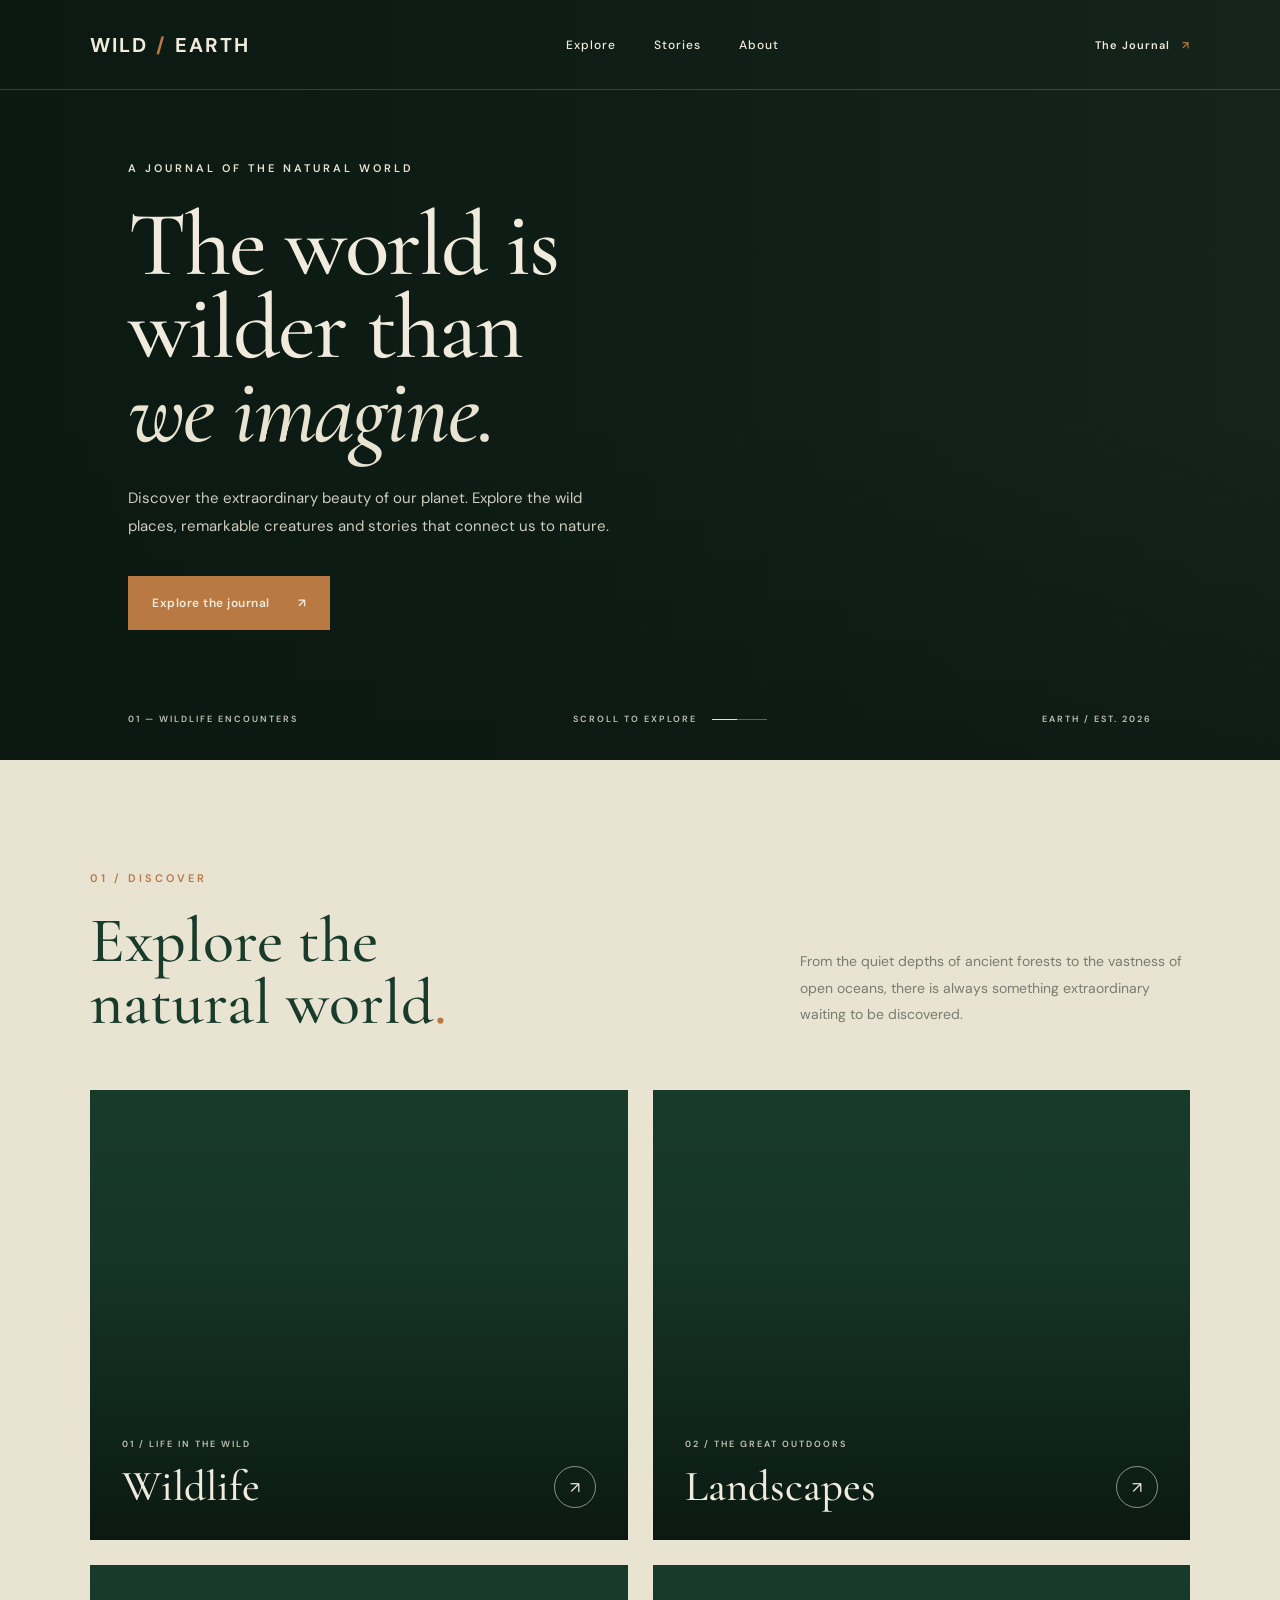
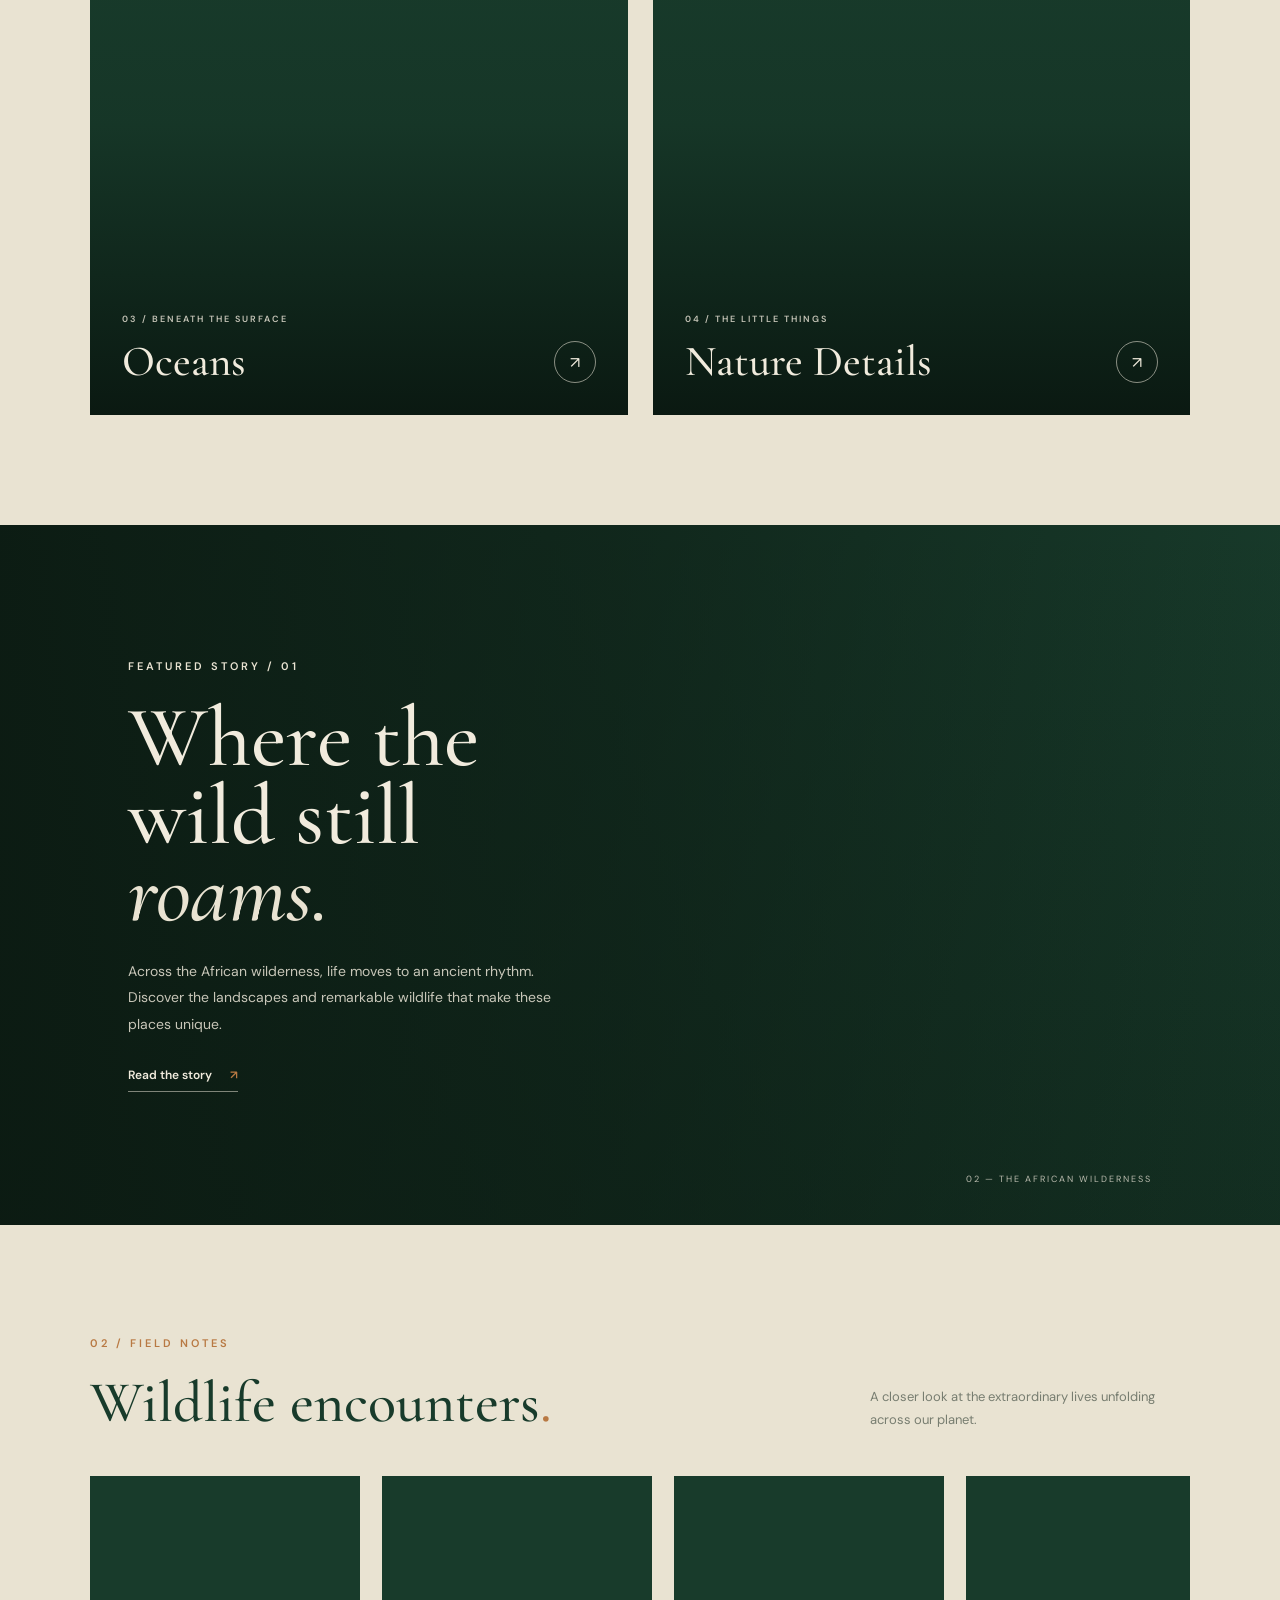
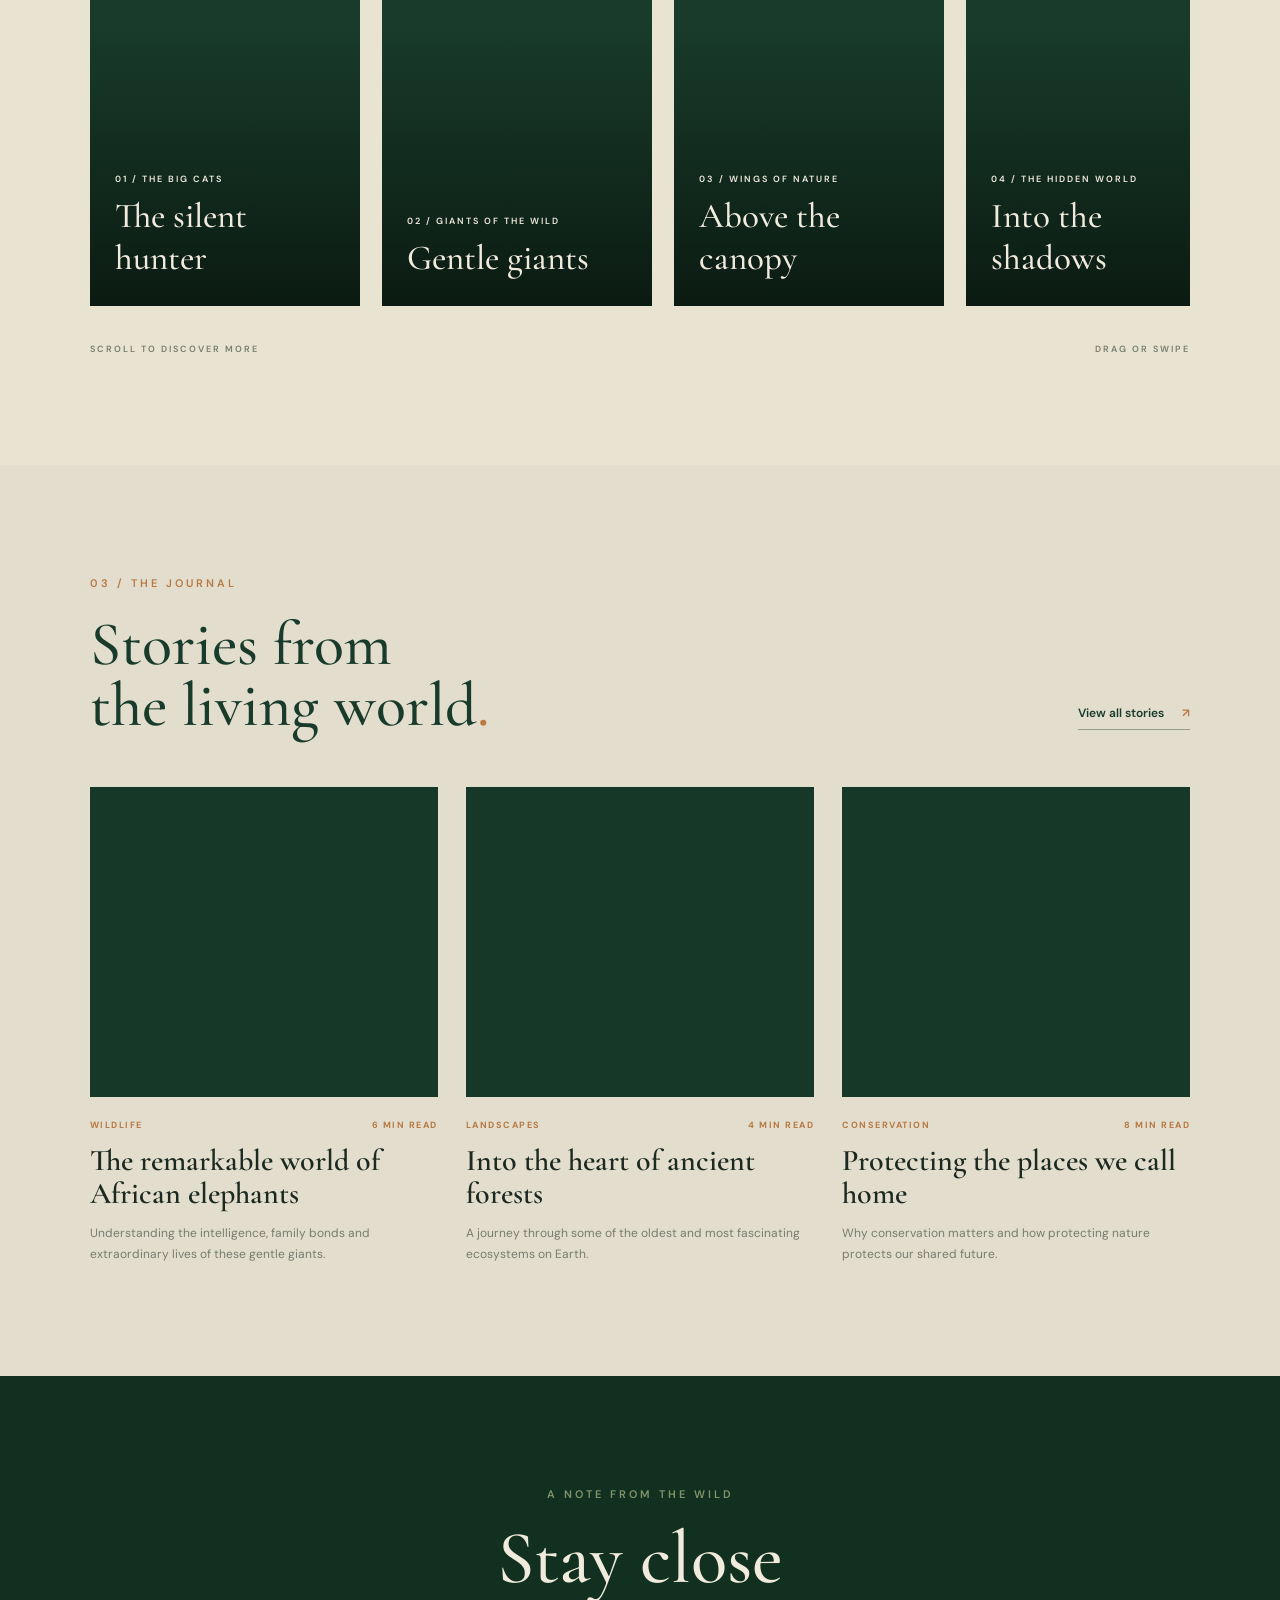
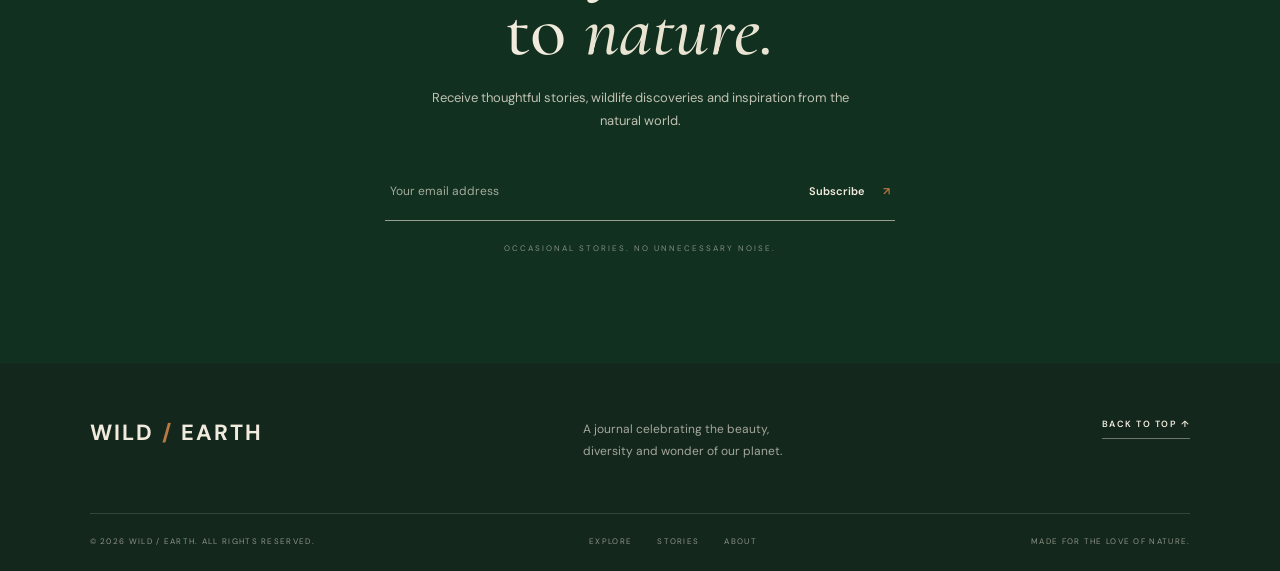
==== index.html @ d8369110 "Nature" ====
<!DOCTYPE html>
<html lang="en">
<head>
    <meta charset="UTF-8">
    <meta name="viewport" content="width=device-width, initial-scale=1.0">
    <meta name="description" content="WILD / EARTH is a journal exploring wildlife, landscapes, oceans and the natural world.">

    <title>WILD / EARTH — Explore the Natural World</title>

    <!-- Google Fonts -->
    <link rel="preconnect" href="https://fonts.googleapis.com">
    <link rel="preconnect" href="https://fonts.gstatic.com" crossorigin>

    <link href="https://fonts.googleapis.com/css2?family=Cormorant+Garamond:wght@400;500;600;700&family=DM+Sans:wght@400;500;600;700&display=swap" rel="stylesheet">

    <!-- Main stylesheet -->
    <link rel="stylesheet" href="style.css">
</head>

<body id="top">

    <!-- HEADER -->
    <header class="site-header">
        <a href="index.html" class="brand" aria-label="Wild Earth homepage">
            WILD <span>/</span> EARTH
        </a>

        <nav class="main-nav" aria-label="Main navigation">
            <a href="#discover" class="nav-link">Explore</a>
            <a href="#stories" class="nav-link">Stories</a>
            <a href="#about" class="nav-link">About</a>
        </nav>

        <a href="#journal" class="header-link">The Journal <span>↗</span></a>
    </header>


    <main>

        <!-- HERO SECTION -->
        <section class="hero">

            <div class="hero-background"></div>
            <div class="hero-overlay"></div>

            <div class="hero-content">

                <p class="eyebrow hero-eyebrow">
                    A JOURNAL OF THE NATURAL WORLD
                </p>

                <h1 class="hero-title">
                    The world is<br>
                    wilder than<br>
                    <span>we imagine.</span>
                </h1>

                <p class="hero-description">
                    Discover the extraordinary beauty of our planet.
                    Explore the wild places, remarkable creatures and
                    stories that connect us to nature.
                </p>

                <a href="#discover" class="primary-button">
                    <span>Explore the journal</span>
                    <span class="button-arrow">↗</span>
                </a>

            </div>

            <div class="hero-bottom">

                <p class="hero-caption">
                    01 — WILDLIFE ENCOUNTERS
                </p>

                <a href="#discover" class="scroll-indicator">
                    <span>SCROLL TO EXPLORE</span>
                    <span class="scroll-line"></span>
                </a>

                <p class="hero-location">
                    EARTH / EST. 2026
                </p>

            </div>

        </section>


        <!-- DISCOVER SECTION -->
        <section class="discover section-padding" id="discover">

            <div class="section-heading">

                <div>
                    <p class="eyebrow section-eyebrow">01 / DISCOVER</p>

                    <h2>
                        Explore the<br>
                        natural world<span>.</span>
                    </h2>
                </div>

                <p class="section-intro">
                    From the quiet depths of ancient forests to the
                    vastness of open oceans, there is always something
                    extraordinary waiting to be discovered.
                </p>

            </div>


            <div class="category-grid">

                <a href="wildlife.html" class="category-card wildlife-card">
                    <div class="category-image"></div>
                    <div class="category-overlay"></div>

                    <div class="category-content">
                        <p class="category-number">01 / LIFE IN THE WILD</p>
                        <h3>Wildlife</h3>
                        <span class="category-arrow">↗</span>
                    </div>
                </a>


                <a href="landscapes.html" class="category-card landscape-card">
                    <div class="category-image"></div>
                    <div class="category-overlay"></div>

                    <div class="category-content">
                        <p class="category-number">02 / THE GREAT OUTDOORS</p>
                        <h3>Landscapes</h3>
                        <span class="category-arrow">↗</span>
                    </div>
                </a>


                <a href="oceans.html" class="category-card ocean-card">
                    <div class="category-image"></div>
                    <div class="category-overlay"></div>

                    <div class="category-content">
                        <p class="category-number">03 / BENEATH THE SURFACE</p>
                        <h3>Oceans</h3>
                        <span class="category-arrow">↗</span>
                    </div>
                </a>


                <a href="details.html" class="category-card details-card">
                    <div class="category-image"></div>
                    <div class="category-overlay"></div>

                    <div class="category-content">
                        <p class="category-number">04 / THE LITTLE THINGS</p>
                        <h3>Nature Details</h3>
                        <span class="category-arrow">↗</span>
                    </div>
                </a>

            </div>

        </section>


        <!-- FEATURED STORY -->
        <section class="featured-story" id="about">

            <div class="featured-image">
                <div class="featured-image-overlay"></div>
            </div>

            <div class="featured-content">

                <p class="eyebrow">FEATURED STORY / 01</p>

                <h2>
                    Where the<br>
                    wild still<br>
                    <span>roams.</span>
                </h2>

                <p class="featured-description">
                    Across the African wilderness, life moves to an
                    ancient rhythm. Discover the landscapes and
                    remarkable wildlife that make these places unique.
                </p>

                <a href="stories.html" class="text-link">
                    Read the story <span>↗</span>
                </a>

            </div>

            <p class="featured-index">02 — THE AFRICAN WILDERNESS</p>

        </section>


        <!-- WILDLIFE GALLERY -->
        <section class="gallery-section section-padding" id="stories">

            <div class="gallery-heading">

                <div>
                    <p class="eyebrow section-eyebrow">02 / FIELD NOTES</p>
                    <h2>Wildlife encounters<span>.</span></h2>
                </div>

                <p>
                    A closer look at the extraordinary lives
                    unfolding across our planet.
                </p>

            </div>


            <div class="gallery-track">

                <article class="gallery-card gallery-card-large">
                    <div class="gallery-card-image gallery-lion"></div>

                    <div class="gallery-card-info">
                        <p>01 / THE BIG CATS</p>
                        <h3>The silent hunter</h3>
                    </div>
                </article>


                <article class="gallery-card">
                    <div class="gallery-card-image gallery-elephant"></div>

                    <div class="gallery-card-info">
                        <p>02 / GIANTS OF THE WILD</p>
                        <h3>Gentle giants</h3>
                    </div>
                </article>


                <article class="gallery-card">
                    <div class="gallery-card-image gallery-bird"></div>

                    <div class="gallery-card-info">
                        <p>03 / WINGS OF NATURE</p>
                        <h3>Above the canopy</h3>
                    </div>
                </article>


                <article class="gallery-card">
                    <div class="gallery-card-image gallery-leopard"></div>

                    <div class="gallery-card-info">
                        <p>04 / THE HIDDEN WORLD</p>
                        <h3>Into the shadows</h3>
                    </div>
                </article>

            </div>

            <div class="gallery-footer">
                <p>SCROLL TO DISCOVER MORE</p>
                <span>DRAG OR SWIPE</span>
            </div>

        </section>


        <!-- JOURNAL SECTION -->
        <section class="journal-section section-padding" id="journal">

            <div class="journal-heading">

                <div>
                    <p class="eyebrow section-eyebrow">03 / THE JOURNAL</p>
                    <h2>Stories from<br>the living world<span>.</span></h2>
                </div>

                <a href="stories.html" class="text-link">
                    View all stories <span>↗</span>
                </a>

            </div>


            <div class="journal-grid">

                <article class="journal-card">
                    <a href="story-one.html" class="journal-image journal-image-one">
                        <span class="journal-image-arrow">↗</span>
                    </a>

                    <div class="journal-meta">
                        <span>WILDLIFE</span>
                        <span>6 MIN READ</span>
                    </div>

                    <h3>
                        <a href="story-one.html">
                            The remarkable world of African elephants
                        </a>
                    </h3>

                    <p>
                        Understanding the intelligence, family bonds
                        and extraordinary lives of these gentle giants.
                    </p>
                </article>


                <article class="journal-card">
                    <a href="story-two.html" class="journal-image journal-image-two">
                        <span class="journal-image-arrow">↗</span>
                    </a>

                    <div class="journal-meta">
                        <span>LANDSCAPES</span>
                        <span>4 MIN READ</span>
                    </div>

                    <h3>
                        <a href="story-two.html">
                            Into the heart of ancient forests
                        </a>
                    </h3>

                    <p>
                        A journey through some of the oldest and
                        most fascinating ecosystems on Earth.
                    </p>
                </article>


                <article class="journal-card">
                    <a href="story-three.html" class="journal-image journal-image-three">
                        <span class="journal-image-arrow">↗</span>
                    </a>

                    <div class="journal-meta">
                        <span>CONSERVATION</span>
                        <span>8 MIN READ</span>
                    </div>

                    <h3>
                        <a href="story-three.html">
                            Protecting the places we call home
                        </a>
                    </h3>

                    <p>
                        Why conservation matters and how protecting
                        nature protects our shared future.
                    </p>
                </article>

            </div>

        </section>


        <!-- NEWSLETTER -->
        <section class="newsletter-section">

            <div class="newsletter-content">

                <p class="eyebrow">A NOTE FROM THE WILD</p>

                <h2>
                    Stay close<br>
                    to <span>nature.</span>
                </h2>

                <p>
                    Receive thoughtful stories, wildlife discoveries
                    and inspiration from the natural world.
                </p>

                <form class="newsletter-form">

                    <label for="email-address" class="visually-hidden">
                        Your email address
                    </label>

                    <input
                        type="email"
                        id="email-address"
                        placeholder="Your email address"
                        required
                    >

                    <button type="submit">
                        Subscribe <span>↗</span>
                    </button>

                </form>

                <p class="newsletter-note">
                    OCCASIONAL STORIES. NO UNNECESSARY NOISE.
                </p>

            </div>

        </section>

    </main>


    <!-- FOOTER -->
    <footer class="site-footer">

        <div class="footer-top">

            <a href="index.html" class="brand footer-brand">
                WILD <span>/</span> EARTH
            </a>

            <p>
                A journal celebrating the beauty,<br>
                diversity and wonder of our planet.
            </p>

            <a href="#top" class="back-to-top">
                BACK TO TOP ↑
            </a>

        </div>


        <div class="footer-bottom">

            <p>© 2026 WILD / EARTH. ALL RIGHTS RESERVED.</p>

            <div class="footer-links">
                <a href="#discover">EXPLORE</a>
                <a href="#stories">STORIES</a>
                <a href="#about">ABOUT</a>
            </div>

            <p>MADE FOR THE LOVE OF NATURE.</p>

        </div>

    </footer>

</body>
</html>
---- style.css ----
/* =========================================
   1. ROOT VARIABLES
========================================= */

:root {
    --forest-green: #183B2B;
    --moss-green: #315B42;
    --sage-green: #82936B;
    --warm-ivory: #E9E3D2;
    --burnt-ochre: #B87943;
    --dark-text: #1C2920;
    --light-text: #F1EBDD;
    --muted-text: #777D70;

    --heading-font: "Cormorant Garamond", serif;
    --body-font: "DM Sans", sans-serif;

    --container-width: 1280px;
}


/* =========================================
   2. RESET AND GLOBAL STYLES
========================================= */

* {
    margin: 0;
    padding: 0;
    box-sizing: border-box;
}

html {
    scroll-behavior: smooth;
    scroll-padding-top: 90px;
}

body {
    font-family: var(--body-font);
    background-color: var(--warm-ivory);
    color: var(--dark-text);
    overflow-x: hidden;
}

a {
    color: inherit;
    text-decoration: none;
}

button,
input {
    font: inherit;
}

button,
a {
    -webkit-tap-highlight-color: transparent;
}

button {
    cursor: pointer;
}

img {
    display: block;
    max-width: 100%;
}

::selection {
    background-color: var(--moss-green);
    color: var(--light-text);
}

.visually-hidden {
    position: absolute;
    width: 1px;
    height: 1px;
    padding: 0;
    margin: -1px;
    overflow: hidden;
    clip: rect(0, 0, 0, 0);
    white-space: nowrap;
    border: 0;
}

.section-padding {
    padding: 110px 7%;
}


/* =========================================
   3. SHARED TYPOGRAPHY
========================================= */

.eyebrow {
    font-family: var(--body-font);
    font-size: 11px;
    font-weight: 600;
    letter-spacing: 3px;
    line-height: 1.6;
}

.section-eyebrow {
    color: var(--burnt-ochre);
    margin-bottom: 22px;
}

.section-heading h2,
.gallery-heading h2,
.journal-heading h2 {
    font-family: var(--heading-font);
    font-size: 64px;
    font-weight: 500;
    line-height: 0.98;
    color: var(--forest-green);
}

.section-heading h2 span,
.gallery-heading h2 span,
.journal-heading h2 span {
    color: var(--burnt-ochre);
}


/* =========================================
   4. HEADER AND NAVIGATION
========================================= */

.site-header {
    position: absolute;
    top: 0;
    left: 0;
    z-index: 20;

    width: 100%;
    min-height: 90px;
    padding: 25px 7%;

    display: flex;
    align-items: center;
    justify-content: space-between;
    gap: 25px;

    color: var(--light-text);
    border-bottom: 1px solid rgba(241, 235, 221, 0.18);

    animation: headerReveal 1s ease both;
}

.brand {
    display: inline-flex;
    align-items: center;
    gap: 8px;

    font-size: 20px;
    font-weight: 700;
    letter-spacing: 2px;
    white-space: nowrap;
}

.brand span {
    color: var(--burnt-ochre);
}

.main-nav {
    display: flex;
    align-items: center;
    justify-content: center;
    gap: 38px;
}

.nav-link {
    position: relative;
    padding: 10px 0;

    font-size: 12px;
    font-weight: 500;
    letter-spacing: 1px;

    transition: color 0.3s ease;
}

.nav-link::after {
    content: "";

    position: absolute;
    left: 0;
    bottom: 3px;

    width: 0;
    height: 1px;

    background-color: var(--burnt-ochre);

    transition: width 0.35s ease;
}

.nav-link:hover {
    color: var(--warm-ivory);
}

.nav-link:hover::after {
    width: 100%;
}

.header-link {
    display: flex;
    align-items: center;
    gap: 12px;

    font-size: 11px;
    font-weight: 600;
    letter-spacing: 1px;

    transition: color 0.3s ease;
}

.header-link span {
    color: var(--burnt-ochre);
    transition: transform 0.3s ease;
}

.header-link:hover {
    color: var(--burnt-ochre);
}

.header-link:hover span {
    transform: translate(3px, -3px);
}


/* =========================================
   5. HERO SECTION
========================================= */

.hero {
    position: relative;
    isolation: isolate;

    min-height: 760px;
    padding: 160px 10% 130px;

    display: flex;
    align-items: center;

    overflow: hidden;
    color: var(--light-text);
    background-color: #15251C;
}

.hero-background {
    position: absolute;
    inset: 0;
    z-index: -2;

    background-image: url("https://images.unsplash.com/photo-1546182990-dffeafbe841d?auto=format&fit=crop&w=1400&q=80");
    background-position: center;
    background-size: cover;

    transform: scale(1.04);
    animation: heroImageZoom 22s ease-in-out infinite alternate;
}

.hero-overlay {
    position: absolute;
    inset: 0;
    z-index: -1;

    background:
        linear-gradient(
            90deg,
            rgba(10, 24, 17, 0.91) 0%,
            rgba(10, 24, 17, 0.65) 45%,
            rgba(10, 24, 17, 0.08) 100%
        ),
        linear-gradient(
            0deg,
            rgba(10, 24, 17, 0.65) 0%,
            transparent 45%
        );
}

.hero-content {
    position: relative;
    z-index: 2;

    width: 100%;
    max-width: 760px;
}

.hero-eyebrow {
    margin-bottom: 25px;
    color: var(--warm-ivory);

    opacity: 0;
    animation: fadeUp 1s 0.2s ease forwards;
}

.hero-title {
    font-family: var(--heading-font);
    font-size: 92px;
    font-weight: 500;
    line-height: 0.91;
    letter-spacing: -2px;

    opacity: 0;
    animation: fadeUp 1s 0.4s ease forwards;
}

.hero-title span {
    color: var(--warm-ivory);
    font-style: italic;
}

.hero-description {
    max-width: 490px;
    margin-top: 30px;

    color: rgba(241, 235, 221, 0.85);
    font-size: 15px;
    line-height: 1.9;

    opacity: 0;
    animation: fadeUp 1s 0.6s ease forwards;
}


/* =========================================
   6. PRIMARY BUTTON
========================================= */

.primary-button {
    width: fit-content;
    min-height: 54px;
    margin-top: 35px;
    padding: 0 24px;

    display: inline-flex;
    align-items: center;
    justify-content: center;
    gap: 28px;

    color: var(--light-text);
    background-color: var(--burnt-ochre);

    font-size: 12px;
    font-weight: 600;
    letter-spacing: 0.5px;

    overflow: hidden;
    transition:
        background-color 0.35s ease,
        transform 0.35s ease;

    opacity: 0;
    animation: fadeUp 1s 0.8s ease forwards;
}

.primary-button:hover {
    background-color: var(--moss-green);
    transform: translateY(-4px);
}

.button-arrow {
    display: inline-block;
    transition: transform 0.35s ease;
}

.primary-button:hover .button-arrow {
    transform: translate(4px, -4px);
}


/* =========================================
   7. HERO BOTTOM INFORMATION
========================================= */

.hero-bottom {
    position: absolute;
    left: 10%;
    right: 10%;
    bottom: 35px;
    z-index: 3;

    display: flex;
    align-items: center;
    justify-content: space-between;
    gap: 20px;

    color: rgba(241, 235, 221, 0.8);

    font-size: 9px;
    font-weight: 600;
    letter-spacing: 2px;

    animation: fadeIn 1.5s 1s ease both;
}

.scroll-indicator {
    display: flex;
    align-items: center;
    gap: 15px;
}

.scroll-line {
    position: relative;
    display: block;

    width: 55px;
    height: 1px;

    background-color: rgba(241, 235, 221, 0.35);
    overflow: hidden;
}

.scroll-line::after {
    content: "";

    position: absolute;
    left: 0;
    top: 0;

    width: 25px;
    height: 1px;

    background-color: var(--warm-ivory);

    animation: scrollLine 1.8s ease-in-out infinite;
}


/* =========================================
   8. DISCOVER SECTION
========================================= */

.discover {
    max-width: 1600px;
    margin: 0 auto;
}

.section-heading {
    margin-bottom: 55px;

    display: flex;
    align-items: flex-end;
    justify-content: space-between;
    gap: 50px;
}

.section-heading h2 {
    max-width: 600px;
}

.section-intro {
    max-width: 390px;
    padding-bottom: 7px;

    color: var(--muted-text);
    font-size: 14px;
    line-height: 1.9;
}


/* =========================================
   9. CATEGORY IMAGE CARDS
========================================= */

.category-grid {
    display: grid;
    grid-template-columns: repeat(2, minmax(0, 1fr));
    gap: 25px;
}

.category-card {
    position: relative;
    isolation: isolate;

    min-width: 0;
    height: 450px;

    display: flex;
    align-items: flex-end;

    overflow: hidden;
    color: var(--light-text);
    background-color: var(--forest-green);
}

.category-image {
    position: absolute;
    inset: 0;
    z-index: -2;

    background-size: cover;
    background-position: center;

    transition: transform 0.9s cubic-bezier(0.2, 0.7, 0.2, 1);
}

.wildlife-card .category-image {
    background-image: url("https://images.unsplash.com/photo-1546182990-dffeafbe841d?auto=format&fit=crop&w=1200&q=80");
}

.landscape-card .category-image {
    background-image: url("https://images.unsplash.com/photo-1473448912268-2022ce9509d8?auto=format&fit=crop&w=1200&q=80");
}

.ocean-card .category-image {
    background-image: url("https://images.unsplash.com/photo-1500375592092-40eb2168fd21?auto=format&fit=crop&w=1200&q=80");
}

.details-card .category-image {
    background-image: url("https://images.unsplash.com/photo-1470509037663-253afd7f0f51?auto=format&fit=crop&w=1200&q=80");
}

.category-overlay {
    position: absolute;
    inset: 0;
    z-index: -1;

    background: linear-gradient(
        0deg,
        rgba(8, 19, 13, 0.85) 0%,
        rgba(8, 19, 13, 0.12) 65%,
        rgba(8, 19, 13, 0.02) 100%
    );

    transition: background-color 0.5s ease;
}

.category-card:hover .category-image {
    transform: scale(1.09);
}

.category-card:hover .category-overlay {
    background-color: rgba(8, 19, 13, 0.15);
}

.category-content {
    width: 100%;
    padding: 32px;

    display: grid;
    grid-template-columns: 1fr auto;
    align-items: end;
    gap: 8px;
}

.category-number {
    grid-column: 1 / -1;

    margin-bottom: 7px;

    color: rgba(241, 235, 221, 0.8);
    font-size: 9px;
    font-weight: 600;
    letter-spacing: 2px;
}

.category-content h3 {
    font-family: var(--heading-font);
    font-size: 43px;
    font-weight: 500;
    line-height: 1;
}

.category-arrow {
    width: 42px;
    height: 42px;

    display: flex;
    align-items: center;
    justify-content: center;

    border: 1px solid rgba(241, 235, 221, 0.55);
    border-radius: 50%;

    transition:
        color 0.35s ease,
        background-color 0.35s ease,
        border-color 0.35s ease,
        transform 0.35s ease;
}

.category-card:hover .category-arrow {
    color: var(--dark-text);
    background-color: var(--warm-ivory);
    border-color: var(--warm-ivory);
    transform: rotate(45deg);
}


/* =========================================
   10. FEATURED STORY
========================================= */

.featured-story {
    position: relative;
    isolation: isolate;

    min-height: 700px;
    padding: 100px 10%;

    display: flex;
    align-items: center;

    overflow: hidden;
    color: var(--light-text);
    background-color: var(--forest-green);
}

.featured-image {
    position: absolute;
    inset: 0;
    z-index: -2;

    background-image: url("https://images.unsplash.com/photo-1547036967-23d11aacaee0?auto=format&fit=crop&w=1600&q=80");
    background-size: cover;
    background-position: center;
    transition: transform 1.2s ease;
}

.featured-story:hover .featured-image {
    transform: scale(1.035);
}

.featured-image-overlay {
    position: absolute;
    inset: 0;

    background:
        linear-gradient(
            90deg,
            rgba(11, 25, 17, 0.91) 0%,
            rgba(11, 25, 17, 0.58) 48%,
            rgba(11, 25, 17, 0.05) 100%
        ),
        linear-gradient(
            0deg,
            rgba(11, 25, 17, 0.35),
            transparent
        );
}

.featured-content {
    max-width: 600px;
}

.featured-content .eyebrow {
    margin-bottom: 25px;
    color: var(--warm-ivory);
}

.featured-content h2 {
    font-family: var(--heading-font);
    font-size: 86px;
    font-weight: 500;
    line-height: 0.9;
}

.featured-content h2 span {
    color: var(--warm-ivory);
    font-style: italic;
}

.featured-description {
    max-width: 440px;
    margin-top: 25px;

    color: rgba(241, 235, 221, 0.82);
    font-size: 14px;
    line-height: 1.9;
}

.text-link {
    width: fit-content;
    margin-top: 30px;
    padding-bottom: 8px;

    display: inline-flex;
    align-items: center;
    gap: 18px;

    color: var(--light-text);
    border-bottom: 1px solid rgba(241, 235, 221, 0.5);

    font-size: 12px;
    font-weight: 600;

    transition:
        color 0.3s ease,
        border-color 0.3s ease;
}

.text-link span {
    color: var(--burnt-ochre);
    transition: transform 0.3s ease;
}

.text-link:hover {
    color: var(--warm-ivory);
    border-color: var(--burnt-ochre);
}

.text-link:hover span {
    transform: translate(4px, -4px);
}

.featured-index {
    position: absolute;
    right: 10%;
    bottom: 40px;

    color: rgba(241, 235, 221, 0.75);
    font-size: 9px;
    letter-spacing: 2px;
}


/* =========================================
   11. HORIZONTAL GALLERY
========================================= */

.gallery-section {
    overflow: hidden;
}

.gallery-heading {
    margin-bottom: 45px;

    display: flex;
    align-items: flex-end;
    justify-content: space-between;
    gap: 40px;
}

.gallery-heading h2 {
    font-size: 58px;
}

.gallery-heading > p {
    max-width: 320px;
    color: var(--muted-text);
    font-size: 13px;
    line-height: 1.8;
}

.gallery-track {
    display: grid;
    grid-auto-columns: minmax(270px, 34%);
    grid-auto-flow: column;
    gap: 22px;

    overflow-x: auto;
    overflow-y: hidden;

    padding-bottom: 22px;

    scroll-snap-type: x mandatory;
    scroll-behavior: smooth;
    overscroll-behavior-x: contain;

    scrollbar-width: thin;
    scrollbar-color: var(--sage-green) transparent;
}

.gallery-track::-webkit-scrollbar {
    height: 4px;
}

.gallery-track::-webkit-scrollbar-track {
    background-color: rgba(24, 59, 43, 0.12);
}

.gallery-track::-webkit-scrollbar-thumb {
    background-color: var(--sage-green);
}

.gallery-card {
    position: relative;
    min-width: 0;
    height: 430px;

    overflow: hidden;
    background-color: var(--forest-green);

    scroll-snap-align: start;
}

.gallery-card-large {
    grid-column: span 1;
}

.gallery-card-image {
    position: absolute;
    inset: 0;

    background-size: cover;
    background-position: center;

    transition: transform 0.9s ease;
}

.gallery-lion {
    background-image: url("https://images.unsplash.com/photo-1546182990-dffeafbe841d?auto=format&fit=crop&w=1000&q=80");
}

.gallery-elephant {
    background-image: url("https://images.unsplash.com/photo-1557050543-4d5f4e07ef46?auto=format&fit=crop&w=1000&q=80");
}

.gallery-bird {
    background-image: url("https://images.unsplash.com/photo-1520637836862-4d197d17c90a?auto=format&fit=crop&w=1000&q=80");
}

.gallery-leopard {
    background-image: url("https://images.unsplash.com/photo-1535941339077-2dd1c7963098?auto=format&fit=crop&w=1000&q=80");
}

.gallery-card::after {
    content: "";

    position: absolute;
    inset: 0;

    background: linear-gradient(
        0deg,
        rgba(9, 21, 14, 0.85) 0%,
        transparent 65%
    );

    pointer-events: none;
}

.gallery-card:hover .gallery-card-image {
    transform: scale(1.08);
}

.gallery-card-info {
    position: absolute;
    left: 25px;
    right: 25px;
    bottom: 27px;
    z-index: 2;

    color: var(--light-text);
}

.gallery-card-info p {
    margin-bottom: 10px;

    font-size: 9px;
    font-weight: 600;
    letter-spacing: 2px;
}

.gallery-card-info h3 {
    font-family: var(--heading-font);
    font-size: 35px;
    font-weight: 500;
}

.gallery-footer {
    margin-top: 15px;

    display: flex;
    align-items: center;
    justify-content: space-between;
    gap: 20px;

    color: var(--muted-text);
    font-size: 9px;
    font-weight: 600;
    letter-spacing: 2px;
}


/* =========================================
   12. JOURNAL SECTION
========================================= */

.journal-section {
    background-color: #E2DDCC;
}

.journal-heading {
    margin-bottom: 50px;

    display: flex;
    align-items: flex-end;
    justify-content: space-between;
    gap: 30px;
}

.journal-heading h2 {
    font-size: 62px;
}

.journal-heading .text-link {
    margin-bottom: 7px;
    color: var(--forest-green);
    border-color: rgba(24, 59, 43, 0.4);
}

.journal-heading .text-link:hover {
    color: var(--moss-green);
}

.journal-grid {
    display: grid;
    grid-template-columns: repeat(3, minmax(0, 1fr));
    gap: 28px;
}

.journal-card {
    min-width: 0;
}

.journal-image {
    position: relative;

    width: 100%;
    height: 310px;

    display: block;
    overflow: hidden;

    background-color: var(--forest-green);
    background-size: cover;
    background-position: center;
}

.journal-image::before {
    content: "";

    position: absolute;
    inset: 0;

    background-color: rgba(12, 27, 18, 0.08);
    transition: background-color 0.4s ease;
}

.journal-image-one {
    background-image: url("https://images.unsplash.com/photo-1557050543-4d5f4e07ef46?auto=format&fit=crop&w=1000&q=80");
}

.journal-image-two {
    background-image: url("https://images.unsplash.com/photo-1441974231531-c6227db76b6e?auto=format&fit=crop&w=1000&q=80");
}

.journal-image-three {
    background-image: url("https://images.unsplash.com/photo-1473448912268-2022ce9509d8?auto=format&fit=crop&w=1000&q=80");
}

.journal-image-arrow {
    position: absolute;
    top: 18px;
    right: 18px;
    z-index: 2;

    width: 42px;
    height: 42px;

    display: flex;
    align-items: center;
    justify-content: center;

    color: var(--dark-text);
    background-color: var(--warm-ivory);
    border-radius: 50%;

    opacity: 0;
    transform: translate(-8px, 8px);

    transition:
        opacity 0.35s ease,
        transform 0.35s ease;
}

.journal-card:hover .journal-image::before {
    background-color: rgba(12, 27, 18, 0.2);
}

.journal-card:hover .journal-image-arrow {
    opacity: 1;
    transform: translate(0, 0);
}

.journal-meta {
    margin-top: 22px;
    margin-bottom: 13px;

    display: flex;
    justify-content: space-between;
    gap: 10px;

    color: var(--burnt-ochre);
    font-size: 9px;
    font-weight: 700;
    letter-spacing: 1.5px;
}

.journal-card h3 {
    max-width: 360px;

    font-family: var(--heading-font);
    font-size: 30px;
    font-weight: 600;
    line-height: 1.1;
}

.journal-card h3 a {
    transition: color 0.3s ease;
}

.journal-card h3 a:hover {
    color: var(--burnt-ochre);
}

.journal-card > p {
    margin-top: 13px;

    color: var(--muted-text);
    font-size: 12px;
    line-height: 1.8;
}


/* =========================================
   13. NEWSLETTER SECTION
========================================= */

.newsletter-section {
    position: relative;
    isolation: isolate;

    padding: 110px 7%;

    display: flex;
    align-items: center;
    justify-content: center;

    overflow: hidden;
    text-align: center;
    color: var(--light-text);

    background-color: var(--forest-green);
}

.newsletter-section::before {
    content: "";

    position: absolute;
    inset: 0;
    z-index: -1;

    background-image:
        linear-gradient(
            rgba(17, 47, 31, 0.91),
            rgba(17, 47, 31, 0.91)
        ),
        url("https://images.unsplash.com/photo-1473448912268-2022ce9509d8?auto=format&fit=crop&w=1400&q=80");

    background-position: center;
    background-size: cover;
}

.newsletter-content {
    width: 100%;
    max-width: 650px;
}

.newsletter-content .eyebrow {
    margin-bottom: 20px;
    color: var(--sage-green);
}

.newsletter-content h2 {
    font-family: var(--heading-font);
    font-size: 75px;
    font-weight: 500;
    line-height: 0.95;
}

.newsletter-content h2 span {
    color: var(--warm-ivory);
    font-style: italic;
}

.newsletter-content > p:not(.eyebrow):not(.newsletter-note) {
    max-width: 430px;
    margin: 20px auto 30px;

    color: rgba(241, 235, 221, 0.78);
    font-size: 13px;
    line-height: 1.8;
}

.newsletter-form {
    width: 100%;
    max-width: 510px;
    min-height: 58px;
    margin: 0 auto;

    display: flex;

    border-bottom: 1px solid rgba(241, 235, 221, 0.6);
}

.newsletter-form input {
    flex: 1;
    width: 100%;
    min-width: 0;

    padding: 15px 5px;

    color: var(--light-text);
    background: transparent;
    border: none;
    outline: none;

    font-size: 12px;
}

.newsletter-form input::placeholder {
    color: rgba(241, 235, 221, 0.65);
}

.newsletter-form input:focus {
    border-bottom: 1px solid var(--burnt-ochre);
}

.newsletter-form button {
    padding: 12px 5px 12px 20px;

    display: flex;
    align-items: center;
    gap: 18px;

    color: var(--light-text);
    background: transparent;
    border: none;

    font-size: 11px;
    font-weight: 600;

    transition: color 0.3s ease;
}

.newsletter-form button span {
    color: var(--burnt-ochre);
    transition: transform 0.3s ease;
}

.newsletter-form button:hover {
    color: var(--burnt-ochre);
}

.newsletter-form button:hover span {
    transform: translate(4px, -4px);
}

.newsletter-note {
    margin-top: 22px;

    color: rgba(241, 235, 221, 0.5);
    font-size: 8px;
    letter-spacing: 2px;
}


/* =========================================
   14. FOOTER
========================================= */

.site-footer {
    padding: 55px 7% 25px;

    color: var(--light-text);
    background-color: #14271D;
}

.footer-top {
    padding-bottom: 50px;

    display: flex;
    align-items: flex-start;
    justify-content: space-between;
    gap: 30px;
}

.footer-brand {
    font-size: 22px;
}

.footer-top > p {
    color: rgba(241, 235, 221, 0.65);
    font-size: 12px;
    line-height: 1.9;
}

.back-to-top {
    padding-bottom: 8px;

    border-bottom: 1px solid rgba(241, 235, 221, 0.4);

    font-size: 9px;
    font-weight: 600;
    letter-spacing: 1.5px;

    transition: color 0.3s ease;
}

.back-to-top:hover {
    color: var(--burnt-ochre);
}

.footer-bottom {
    padding-top: 22px;

    display: flex;
    align-items: center;
    justify-content: space-between;
    gap: 25px;

    border-top: 1px solid rgba(241, 235, 221, 0.15);

    color: rgba(241, 235, 221, 0.55);
    font-size: 8px;
    letter-spacing: 1.3px;
}

.footer-links {
    display: flex;
    align-items: center;
    gap: 25px;
}

.footer-links a {
    transition: color 0.3s ease;
}

.footer-links a:hover {
    color: var(--warm-ivory);
}


/* =========================================
   15. ANIMATIONS
========================================= */

@keyframes fadeUp {
    from {
        opacity: 0;
        transform: translateY(28px);
    }

    to {
        opacity: 1;
        transform: translateY(0);
    }
}

@keyframes fadeIn {
    from {
        opacity: 0;
    }

    to {
        opacity: 1;
    }
}

@keyframes headerReveal {
    from {
        opacity: 0;
        transform: translateY(-15px);
    }

    to {
        opacity: 1;
        transform: translateY(0);
    }
}

@keyframes heroImageZoom {
    from {
        transform: scale(1.04);
    }

    to {
        transform: scale(1.13);
    }
}

@keyframes scrollLine {
    0% {
        transform: translateX(-30px);
    }

    100% {
        transform: translateX(60px);
    }
}


/* =========================================
   16. TABLET RESPONSIVENESS
========================================= */

@media (max-width: 1000px) {

    .site-header {
        padding: 23px 5%;
    }

    .main-nav {
        gap: 22px;
    }

    .hero {
        min-height: 700px;
        padding-right: 7%;
        padding-left: 7%;
    }

    .hero-title {
        font-size: 78px;
    }

    .hero-bottom {
        left: 7%;
        right: 7%;
    }

    .section-padding {
        padding: 90px 5%;
    }

    .section-heading h2 {
        font-size: 56px;
    }

    .category-card {
        height: 380px;
    }

    .featured-story {
        min-height: 650px;
        padding: 90px 7%;
    }

    .featured-content h2 {
        font-size: 76px;
    }

    .gallery-heading h2 {
        font-size: 50px;
    }

    .gallery-track {
        grid-auto-columns: minmax(250px, 43%);
    }

    .journal-grid {
        gap: 20px;
    }

    .journal-image {
        height: 260px;
    }

    .journal-card h3 {
        font-size: 27px;
    }

    .footer-bottom {
        flex-wrap: wrap;
    }
}


/* =========================================
   17. SMALL TABLET AND LARGE MOBILE
========================================= */

@media (max-width: 700px) {

    .site-header {
        min-height: 75px;
        padding: 18px 6% 15px;

        flex-wrap: wrap;
        row-gap: 12px;
    }

    .brand {
        font-size: 17px;
    }

    .main-nav {
        order: 3;

        width: 100%;
        justify-content: flex-start;
        gap: 25px;
    }

    .nav-link {
        font-size: 10px;
    }

    .header-link {
        font-size: 9px;
    }


    /* Hero */

    .hero {
        min-height: 720px;
        padding: 170px 7% 130px;
    }

    .hero-background {
        background-position: 60% center;
    }

    .hero-overlay {
        background:
            linear-gradient(
                90deg,
                rgba(10, 24, 17, 0.86),
                rgba(10, 24, 17, 0.3)
            ),
            linear-gradient(
                0deg,
                rgba(10, 24, 17, 0.65),
                transparent 60%
            );
    }

    .hero-eyebrow {
        font-size: 9px;
        letter-spacing: 2px;
    }

    .hero-title {
        font-size: 61px;
        letter-spacing: -1px;
    }

    .hero-description {
        max-width: 400px;
        font-size: 13px;
        line-height: 1.8;
    }

    .hero-bottom {
        left: 7%;
        right: 7%;
        bottom: 25px;

        flex-wrap: wrap;
        gap: 15px;
    }

    .hero-location {
        display: none;
    }

    .hero-caption,
    .scroll-indicator {
        font-size: 8px;
    }


    /* Discover */

    .section-padding {
        padding: 75px 6%;
    }

    .section-heading {
        align-items: flex-start;
        flex-direction: column;
        gap: 22px;
        margin-bottom: 35px;
    }

    .section-heading h2 {
        font-size: 51px;
    }

    .section-intro {
        max-width: 480px;
        font-size: 13px;
    }

    .category-grid {
        grid-template-columns: 1fr;
        gap: 18px;
    }

    .category-card {
        height: 390px;
    }

    .category-content {
        padding: 25px;
    }

    .category-content h3 {
        font-size: 39px;
    }


    /* Featured story */

    .featured-story {
        min-height: 620px;
        padding: 80px 7%;
    }

    .featured-content h2 {
        font-size: 70px;
    }

    .featured-description {
        font-size: 13px;
    }

    .featured-index {
        right: 7%;
        bottom: 25px;
        font-size: 8px;
    }


    /* Gallery */

    .gallery-heading {
        align-items: flex-start;
        flex-direction: column;
        gap: 18px;
    }

    .gallery-heading h2 {
        font-size: 49px;
    }

    .gallery-heading > p {
        font-size: 12px;
    }

    .gallery-track {
        grid-auto-columns: 78%;
        gap: 15px;
    }

    .gallery-card {
        height: 390px;
    }


    /* Journal */

    .journal-heading {
        align-items: flex-start;
        flex-direction: column;
        gap: 15px;
    }

    .journal-heading h2 {
        font-size: 51px;
    }

    .journal-grid {
        grid-template-columns: 1fr;
        gap: 40px;
    }

    .journal-image {
        height: 340px;
    }

    .journal-card h3 {
        font-size: 31px;
    }

    .journal-card > p {
        max-width: 500px;
    }


    /* Newsletter */

    .newsletter-section {
        padding: 85px 7%;
    }

    .newsletter-content h2 {
        font-size: 65px;
    }


    /* Footer */

    .site-footer {
        padding: 45px 6% 25px;
    }

    .footer-top {
        flex-wrap: wrap;
        gap: 25px;
    }

    .footer-top > p {
        width: 100%;
        order: 3;
    }

    .footer-bottom {
        align-items: flex-start;
        flex-direction: column;
        gap: 20px;
    }

    .footer-links {
        flex-wrap: wrap;
    }
}


/* =========================================
   18. SMALL MOBILE
========================================= */

@media (max-width: 400px) {

    .site-header {
        padding-right: 5%;
        padding-left: 5%;
    }

    .main-nav {
        gap: 18px;
    }

    .hero {
        min-height: 680px;
        padding-right: 6%;
        padding-left: 6%;
    }

    .hero-title {
        font-size: 51px;
    }

    .hero-description {
        font-size: 12px;
    }

    .hero-bottom {
        left: 6%;
        right: 6%;
    }

    .hero-caption,
    .scroll-indicator {
        font-size: 7px;
        letter-spacing: 1px;
    }

    .section-heading h2,
    .gallery-heading h2,
    .journal-heading h2 {
        font-size: 43px;
    }

    .category-card {
        height: 330px;
    }

    .category-content h3 {
        font-size: 34px;
    }

    .featured-content h2 {
        font-size: 61px;
    }

    .gallery-track {
        grid-auto-columns: 88%;
    }

    .gallery-card {
        height: 340px;
    }

    .journal-image {
        height: 280px;
    }

    .newsletter-content h2 {
        font-size: 57px;
    }

    .newsletter-form button {
        gap: 8px;
        padding-left: 10px;
        font-size: 10px;
    }
}


/* =========================================
   19. SUBPAGE STYLES
========================================= */

.page-header {
    position: relative;
    background-color: rgba(14, 29, 21, 0.9);
    backdrop-filter: blur(12px);
}

.story-page .site-header {
    position: sticky;
    top: 0;
}

.page-main {
    background: #f5f0e6;
}

.page-hero {
    position: relative;
    min-height: 500px;
    padding: 140px 7% 60px;
    display: flex;
    align-items: flex-end;
    overflow: hidden;
    color: var(--light-text);
}

.page-hero::before {
    content: "";
    position: absolute;
    inset: 0;
    background: linear-gradient(90deg, rgba(10, 24, 17, 0.82), rgba(10, 24, 17, 0.35));
}

.page-hero-copy {
    position: relative;
    z-index: 1;
    max-width: 680px;
}

.page-hero-copy h1 {
    font-family: var(--heading-font);
    font-size: clamp(60px, 7vw, 96px);
    line-height: 0.9;
    font-weight: 500;
    letter-spacing: -2px;
}

.page-hero-copy p {
    margin-top: 20px;
    max-width: 500px;
    font-size: 14px;
    line-height: 1.9;
    color: rgba(241, 235, 221, 0.82);
}

.hero-wildlife {
    background-image: url("https://images.unsplash.com/photo-1546182990-dffeafbe841d?auto=format&fit=crop&w=1600&q=80");
    background-position: center;
    background-size: cover;
}

.hero-landscapes {
    background-image: url("https://images.unsplash.com/photo-1473448912268-2022ce9509d8?auto=format&fit=crop&w=1600&q=80");
    background-position: center;
    background-size: cover;
}

.hero-oceans {
    background-image: url("https://images.unsplash.com/photo-1500375592092-40eb2168fd21?auto=format&fit=crop&w=1600&q=80");
    background-position: center;
    background-size: cover;
}

.hero-details {
    background-image: url("https://images.unsplash.com/photo-1470509037663-253afd7f0f51?auto=format&fit=crop&w=1600&q=80");
    background-position: center;
    background-size: cover;
}

.hero-stories {
    background-image: url("https://images.unsplash.com/photo-1500530855697-b586d89ba3ee?auto=format&fit=crop&w=1600&q=80");
    background-position: center;
    background-size: cover;
}

.page-intro,
.story-grid,
.story-detail {
    padding: 80px 7% 0;
}

.page-intro {
    display: grid;
    grid-template-columns: 1.1fr 0.9fr;
    gap: 40px;
    align-items: end;
}

.page-intro h2,
.story-detail h2 {
    font-family: var(--heading-font);
    font-size: clamp(42px, 5vw, 64px);
    line-height: 0.95;
    color: var(--forest-green);
}

.page-intro p,
.story-detail p,
.story-card p {
    color: var(--muted-text);
    font-size: 14px;
    line-height: 1.9;
}

.story-grid {
    display: grid;
    grid-template-columns: repeat(3, minmax(0, 1fr));
    gap: 28px;
    padding-bottom: 90px;
}

.story-card {
    background: rgba(255, 255, 255, 0.4);
    border: 1px solid rgba(24, 59, 43, 0.1);
    overflow: hidden;
}

.story-card-image {
    height: 260px;
    background-size: cover;
    background-position: center;
}

.story-card-copy {
    padding: 24px 22px 28px;
}

.story-card .eyebrow {
    color: var(--burnt-ochre);
    margin-bottom: 10px;
}

.story-card h3 {
    font-family: var(--heading-font);
    font-size: 32px;
    line-height: 1;
    color: var(--forest-green);
    margin-bottom: 12px;
}

.story-detail {
    padding-bottom: 90px;
}

.story-detail-inner {
    max-width: 780px;
    margin: 0 auto;
}

.story-detail .eyebrow {
    color: var(--burnt-ochre);
    margin-bottom: 20px;
}

.story-detail h2 {
    margin-bottom: 25px;
}

.story-detail .lead {
    font-size: 16px;
    color: var(--dark-text);
}

.story-detail .content-columns {
    columns: 2 260px;
    column-gap: 28px;
    margin-top: 22px;
}

.story-detail .content-columns p + p {
    margin-top: 18px;
}

@media (max-width: 800px) {
    .page-intro,
    .story-grid {
        grid-template-columns: 1fr;
    }

    .story-grid {
        padding-top: 30px;
    }
}

/* =========================================
   20. ACCESSIBILITY: REDUCED MOTION
========================================= */

@media (prefers-reduced-motion: reduce) {

    *,
    *::before,
    *::after {
        scroll-behavior: auto !important;
        animation-duration: 0.01ms !important;
        animation-iteration-count: 1 !important;
        transition-duration: 0.01ms !important;
    }
}
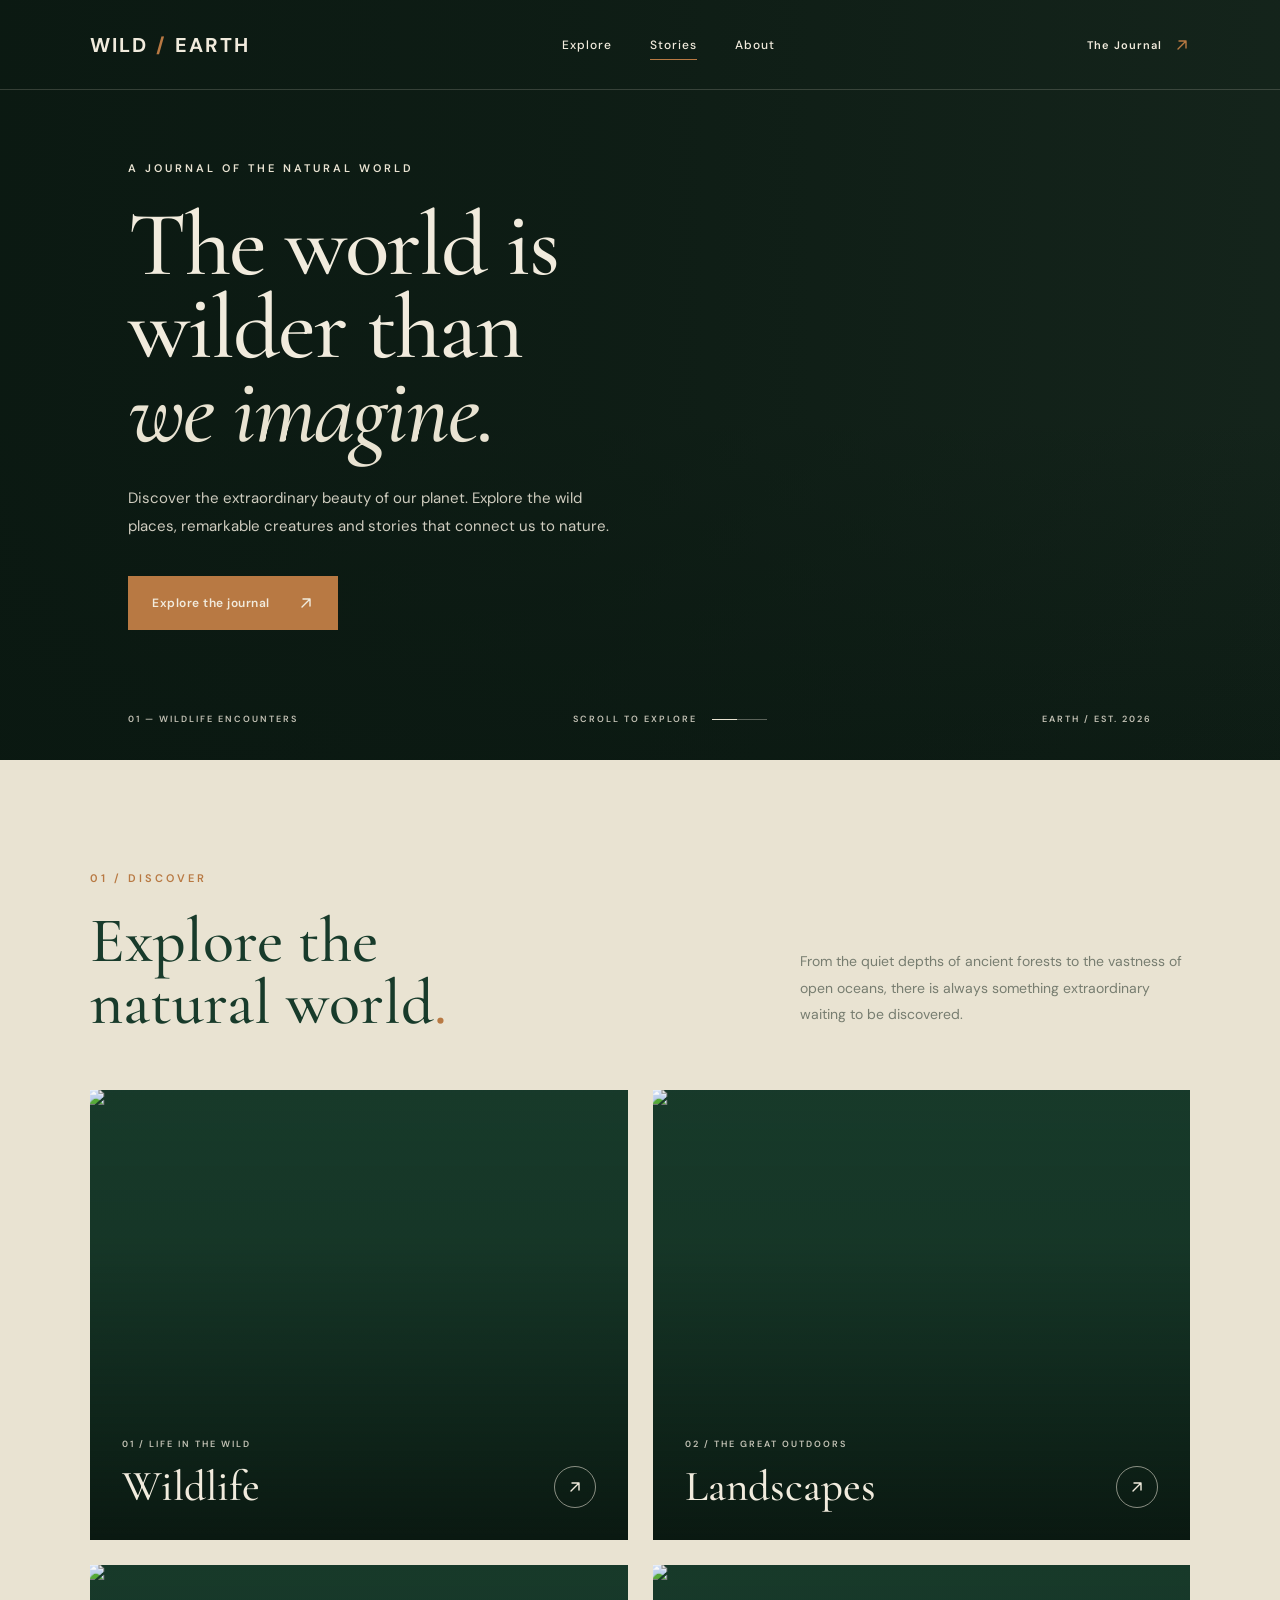
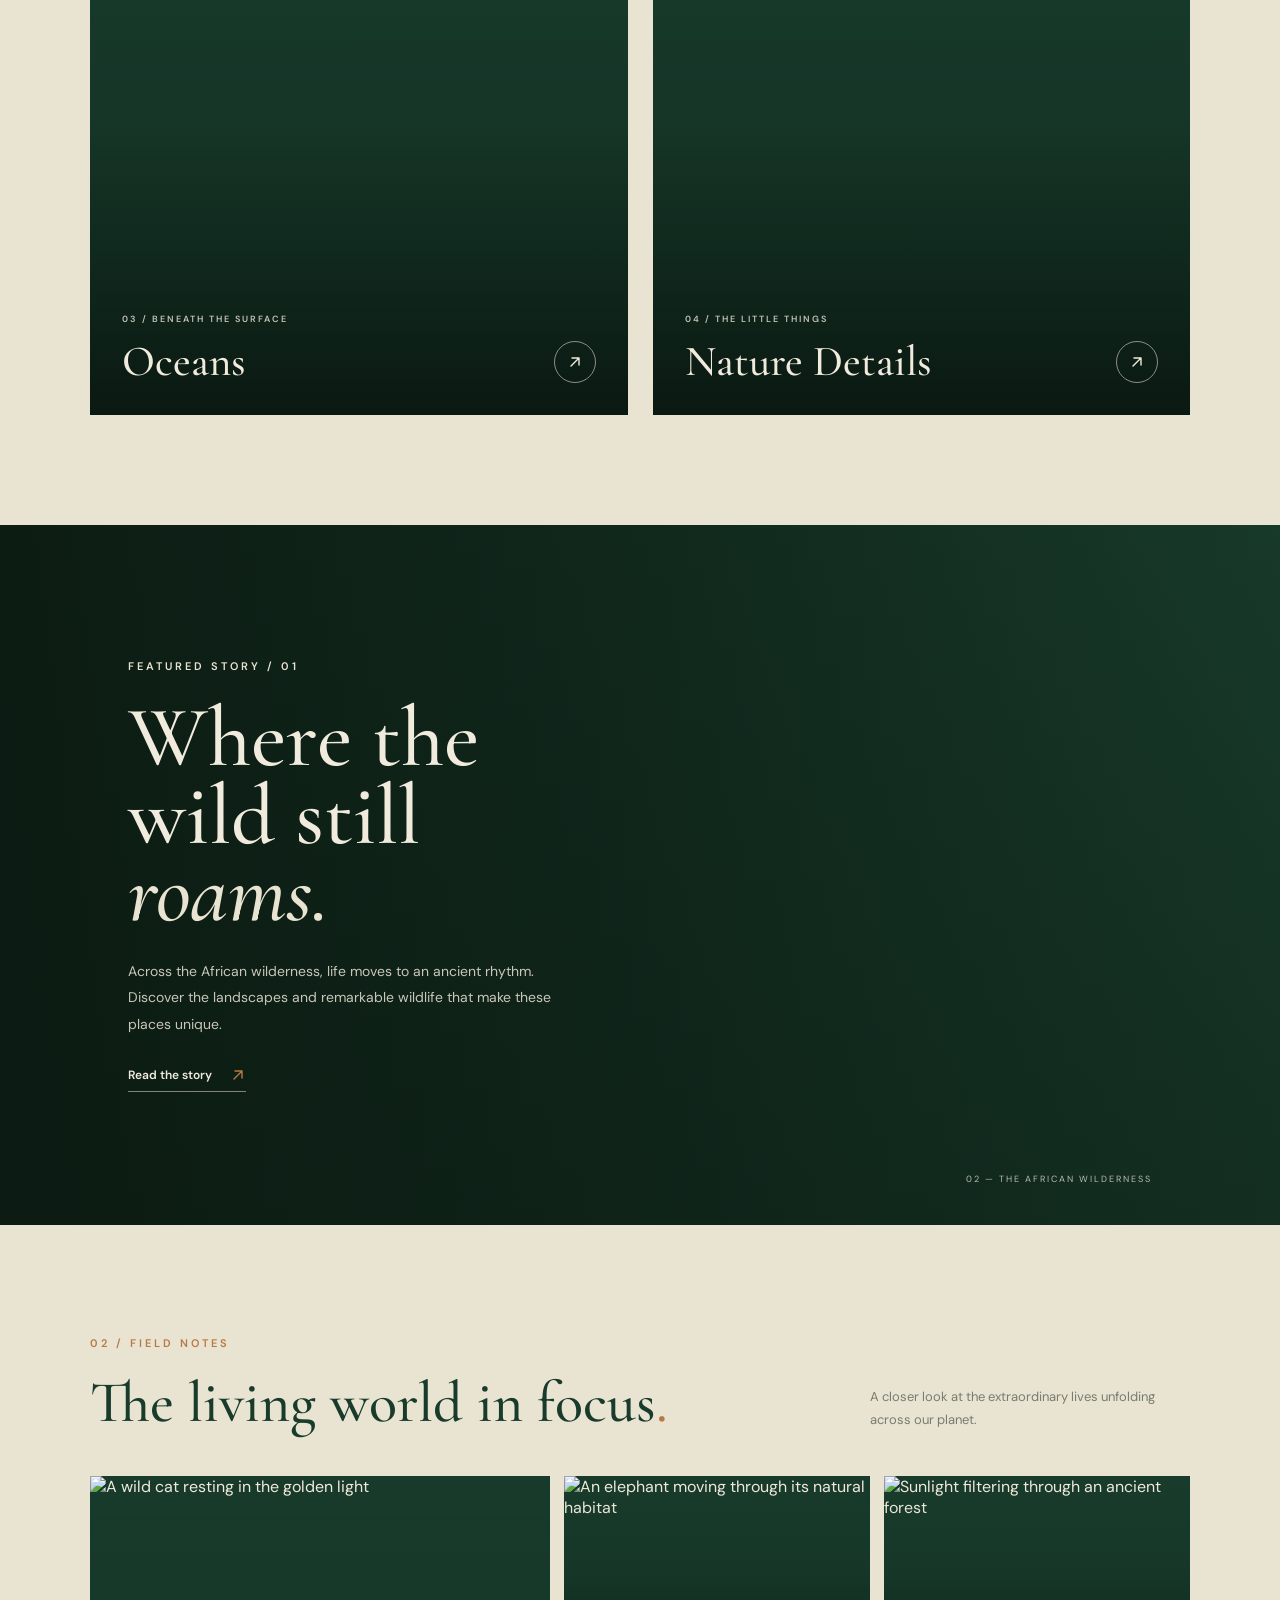
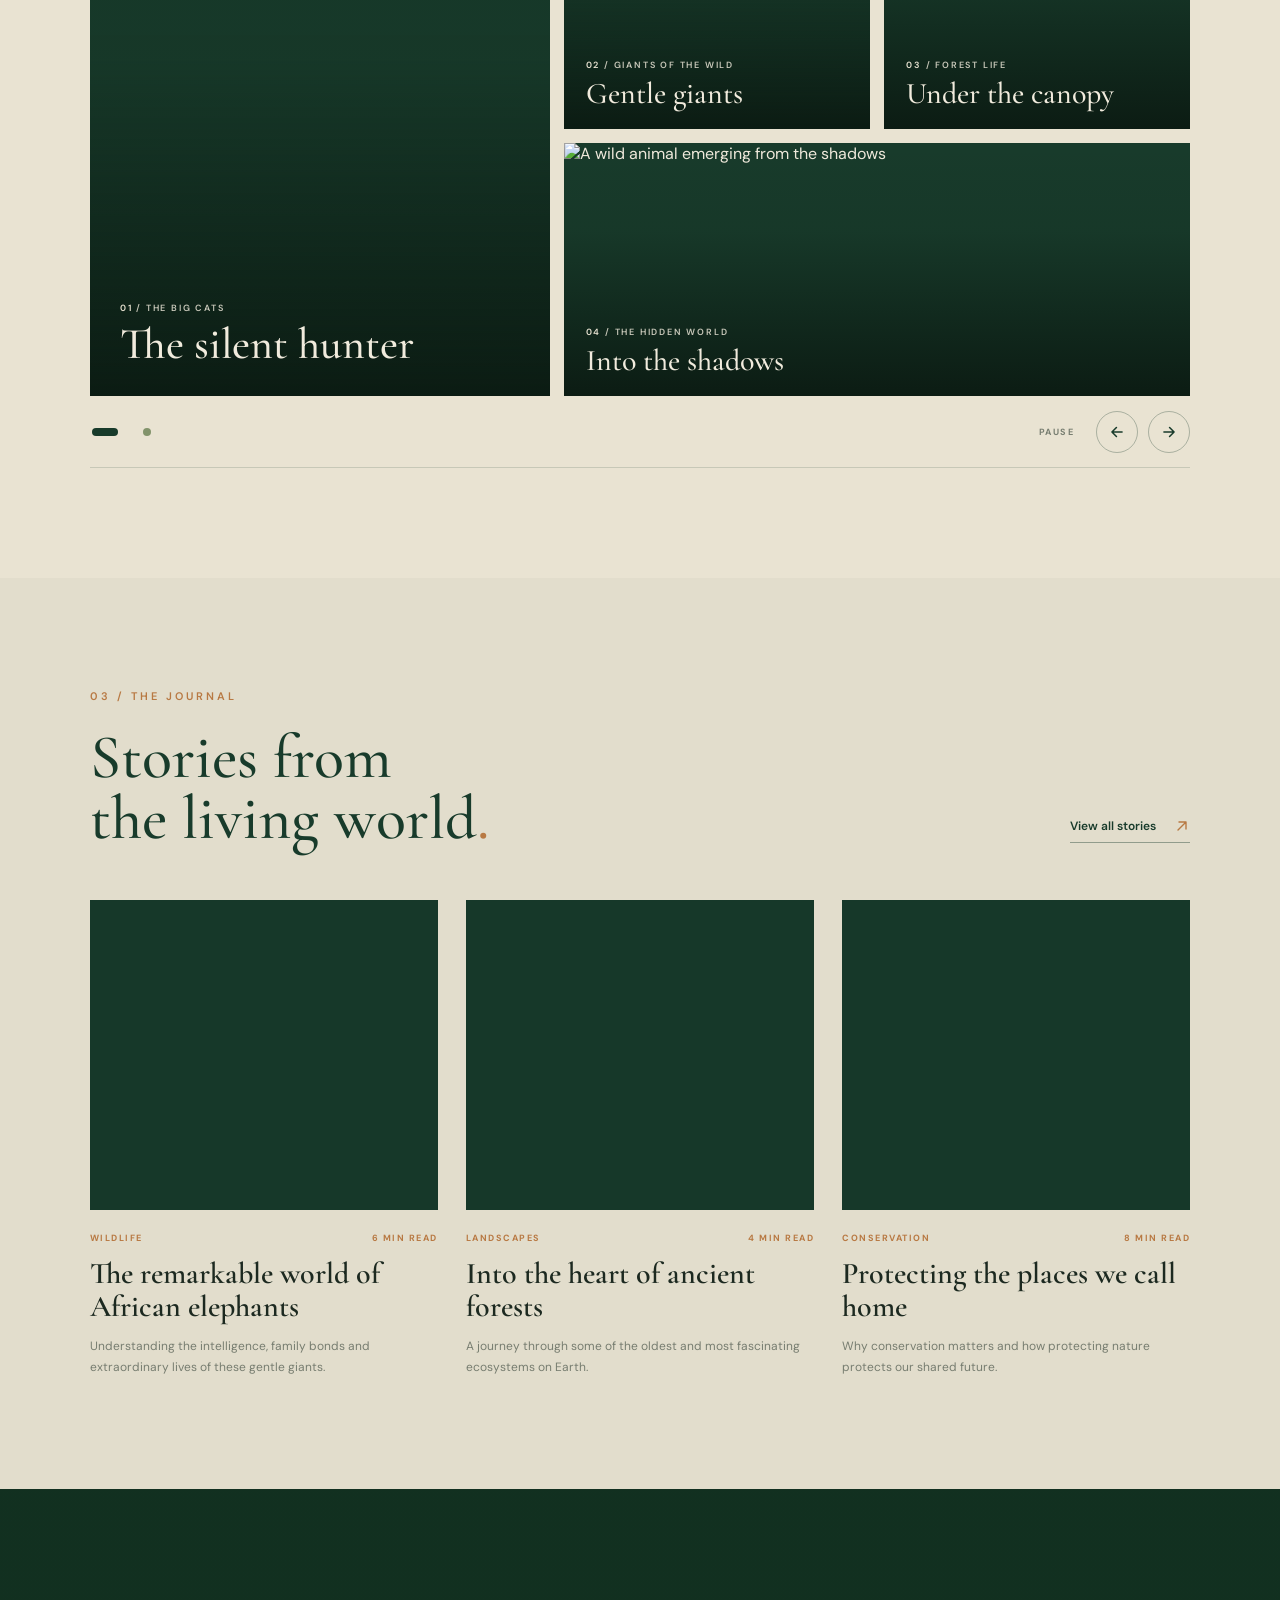
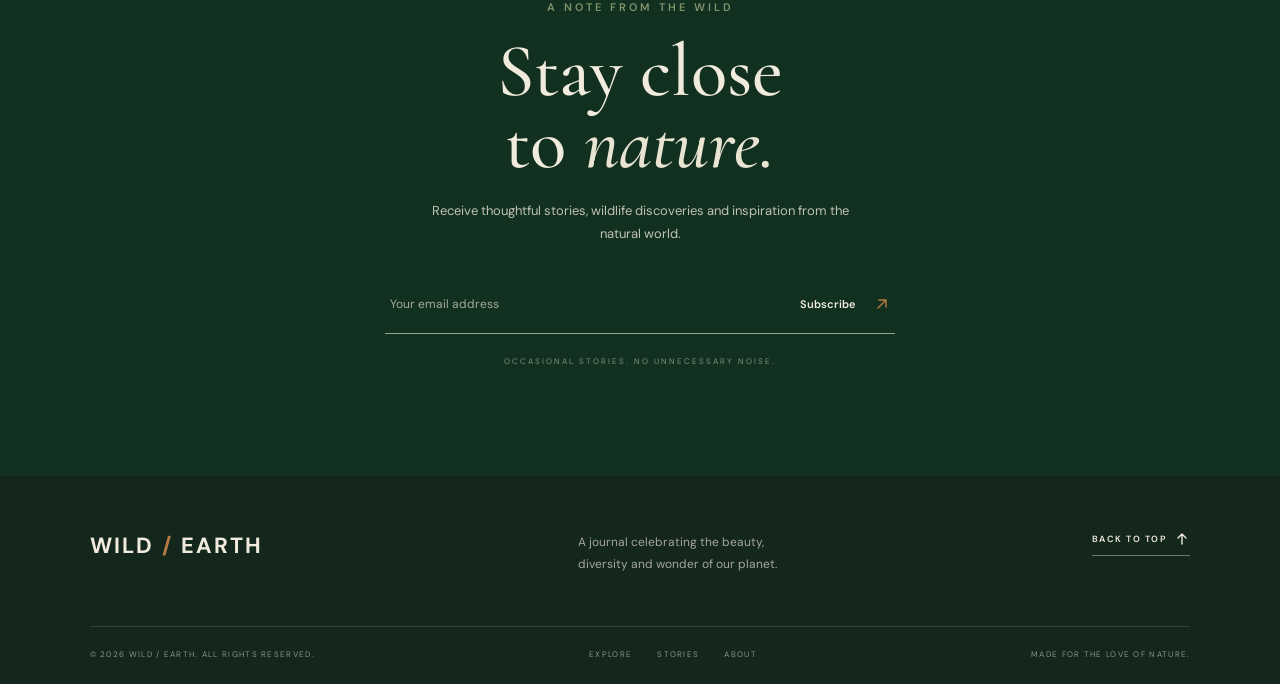
==== commit 0da2510c: "New design" ====
--- a/index.html
+++ b/index.html
@@ -5,6 +5,9 @@
     <meta charset="UTF-8">
     <meta name="viewport" content="width=device-width, initial-scale=1.0">
     <meta name="description" content="WILD / EARTH is a journal exploring wildlife, landscapes, oceans and the natural world.">
+    <link rel="icon" type="image/svg+xml" href="images/favicon/favicon.svg">
+    <link rel="icon" type="image/x-icon" href="images/favicon/favicon.ico">
+    <link rel="apple-touch-icon" href="images/favicon/apple-touch-icon.png">
 
     <title>WILD / EARTH — Explore the Natural World</title>
 
@@ -21,25 +24,51 @@
 <body id="top">
 
     <!-- HEADER -->
-    <header class="site-header">
+    <header class="site-header hero-header" data-scroll-nav>
         <a href="index.html" class="brand" aria-label="Wild Earth homepage">
             WILD <span>/</span> EARTH
         </a>
 
-        <nav class="main-nav" aria-label="Main navigation">
+        <button class="nav-menu-toggle" type="button" aria-expanded="false" aria-controls="hero-navigation" aria-label="Open navigation menu">
+            <span></span>
+            <span></span>
+        </button>
+
+        <nav class="main-nav" id="hero-navigation" aria-label="Main navigation">
             <a href="#discover" class="nav-link">Explore</a>
             <a href="#stories" class="nav-link">Stories</a>
             <a href="#about" class="nav-link">About</a>
         </nav>
 
-        <a href="#journal" class="header-link">The Journal <span>↗</span></a>
+        <a href="#journal" class="header-link">The Journal <svg class="arrow-icon" viewBox="0 0 16 16" aria-hidden="true" focusable="false"><path d="M4 12 12 4M5 4h7v7" /></svg></a>
     </header>
 
+    <header class="site-header floating-header" data-floating-nav aria-hidden="true" inert>
+        <a href="index.html" class="brand" aria-label="Wild Earth homepage">
+            WILD <span>/</span> EARTH
+        </a>
+
+        <button class="nav-menu-toggle" type="button" aria-expanded="false" aria-controls="floating-navigation" aria-label="Open navigation menu">
+            <span></span>
+            <span></span>
+        </button>
+
+        <nav class="main-nav" id="floating-navigation" aria-label="Floating main navigation">
+            <a href="#discover" class="nav-link">Explore</a>
+            <a href="#stories" class="nav-link">Stories</a>
+            <a href="#about" class="nav-link">About</a>
+        </nav>
+
+        <a href="#journal" class="header-link">The Journal <svg class="arrow-icon" viewBox="0 0 16 16" aria-hidden="true" focusable="false"><path d="M4 12 12 4M5 4h7v7" /></svg></a>
+
+        <span class="nav-progress" aria-hidden="true"><span class="nav-progress-value"></span></span>
+    </header>
+
 
     <main>
 
         <!-- HERO SECTION -->
-        <section class="hero">
+        <section class="hero" data-nav-hero>
 
             <div class="hero-background"></div>
             <div class="hero-overlay"></div>
@@ -64,7 +93,7 @@
 
                 <a href="#discover" class="primary-button">
                     <span>Explore the journal</span>
-                    <span class="button-arrow">↗</span>
+                    <svg class="arrow-icon button-arrow" viewBox="0 0 16 16" aria-hidden="true" focusable="false"><path d="M4 12 12 4M5 4h7v7" /></svg>
                 </a>
 
             </div>
@@ -115,49 +144,149 @@
             <div class="category-grid">
 
                 <a href="wildlife.html" class="category-card wildlife-card">
-                    <div class="category-image"></div>
+                    <div class="category-panels" aria-hidden="true">
+                        <span class="category-panel">
+                            <span class="category-panel-face category-panel-front">
+                                <img src="https://images.unsplash.com/photo-1546182990-dffeafbe841d?auto=format&amp;fit=crop&amp;w=1200&amp;q=80" alt="" width="1200" height="900" fetchpriority="high">
+                            </span>
+                            <span class="category-panel-face category-panel-back">
+                                <img src="https://images.unsplash.com/photo-1557050543-4d5f4e07ef46?auto=format&amp;fit=crop&amp;w=1000&amp;q=80" alt="" width="1000" height="700" loading="lazy">
+                            </span>
+                        </span>
+                        <span class="category-panel">
+                            <span class="category-panel-face category-panel-front">
+                                <img src="https://images.unsplash.com/photo-1546182990-dffeafbe841d?auto=format&amp;fit=crop&amp;w=1200&amp;q=80" alt="" width="1200" height="900" loading="lazy">
+                            </span>
+                            <span class="category-panel-face category-panel-back">
+                                <img src="https://images.unsplash.com/photo-1557050543-4d5f4e07ef46?auto=format&amp;fit=crop&amp;w=1000&amp;q=80" alt="" width="1000" height="700" loading="lazy">
+                            </span>
+                        </span>
+                        <span class="category-panel">
+                            <span class="category-panel-face category-panel-front">
+                                <img src="https://images.unsplash.com/photo-1546182990-dffeafbe841d?auto=format&amp;fit=crop&amp;w=1200&amp;q=80" alt="" width="1200" height="900" loading="lazy">
+                            </span>
+                            <span class="category-panel-face category-panel-back">
+                                <img src="https://images.unsplash.com/photo-1557050543-4d5f4e07ef46?auto=format&amp;fit=crop&amp;w=1000&amp;q=80" alt="" width="1000" height="700" loading="lazy">
+                            </span>
+                        </span>
+                    </div>
                     <div class="category-overlay"></div>
 
                     <div class="category-content">
                         <p class="category-number">01 / LIFE IN THE WILD</p>
                         <h3>Wildlife</h3>
-                        <span class="category-arrow">↗</span>
+                        <span class="category-arrow"><svg class="arrow-icon" viewBox="0 0 16 16" aria-hidden="true" focusable="false"><path d="M4 12 12 4M5 4h7v7" /></svg></span>
                     </div>
                 </a>
 
 
                 <a href="landscapes.html" class="category-card landscape-card">
-                    <div class="category-image"></div>
+                    <div class="category-panels" aria-hidden="true">
+                        <span class="category-panel">
+                            <span class="category-panel-face category-panel-front">
+                                <img src="https://images.unsplash.com/photo-1473448912268-2022ce9509d8?auto=format&amp;fit=crop&amp;w=1200&amp;q=80" alt="" width="1200" height="900" loading="lazy">
+                            </span>
+                            <span class="category-panel-face category-panel-back">
+                                <img src="https://images.unsplash.com/photo-1501785888041-af3ef285b470?auto=format&amp;fit=crop&amp;w=900&amp;q=80" alt="" width="900" height="700" loading="lazy">
+                            </span>
+                        </span>
+                        <span class="category-panel">
+                            <span class="category-panel-face category-panel-front">
+                                <img src="https://images.unsplash.com/photo-1473448912268-2022ce9509d8?auto=format&amp;fit=crop&amp;w=1200&amp;q=80" alt="" width="1200" height="900" loading="lazy">
+                            </span>
+                            <span class="category-panel-face category-panel-back">
+                                <img src="https://images.unsplash.com/photo-1501785888041-af3ef285b470?auto=format&amp;fit=crop&amp;w=900&amp;q=80" alt="" width="900" height="700" loading="lazy">
+                            </span>
+                        </span>
+                        <span class="category-panel">
+                            <span class="category-panel-face category-panel-front">
+                                <img src="https://images.unsplash.com/photo-1473448912268-2022ce9509d8?auto=format&amp;fit=crop&amp;w=1200&amp;q=80" alt="" width="1200" height="900" loading="lazy">
+                            </span>
+                            <span class="category-panel-face category-panel-back">
+                                <img src="https://images.unsplash.com/photo-1501785888041-af3ef285b470?auto=format&amp;fit=crop&amp;w=900&amp;q=80" alt="" width="900" height="700" loading="lazy">
+                            </span>
+                        </span>
+                    </div>
                     <div class="category-overlay"></div>
 
                     <div class="category-content">
                         <p class="category-number">02 / THE GREAT OUTDOORS</p>
                         <h3>Landscapes</h3>
-                        <span class="category-arrow">↗</span>
+                        <span class="category-arrow"><svg class="arrow-icon" viewBox="0 0 16 16" aria-hidden="true" focusable="false"><path d="M4 12 12 4M5 4h7v7" /></svg></span>
                     </div>
                 </a>
 
 
                 <a href="oceans.html" class="category-card ocean-card">
-                    <div class="category-image"></div>
+                    <div class="category-panels" aria-hidden="true">
+                        <span class="category-panel">
+                            <span class="category-panel-face category-panel-front">
+                                <img src="https://images.unsplash.com/photo-1500375592092-40eb2168fd21?auto=format&amp;fit=crop&amp;w=1200&amp;q=80" alt="" width="1200" height="900" loading="lazy">
+                            </span>
+                            <span class="category-panel-face category-panel-back">
+                                <img src="https://images.unsplash.com/photo-1547036967-23d11aacaee0?auto=format&amp;fit=crop&amp;w=1600&amp;q=80" alt="" width="1600" height="1000" loading="lazy">
+                            </span>
+                        </span>
+                        <span class="category-panel">
+                            <span class="category-panel-face category-panel-front">
+                                <img src="https://images.unsplash.com/photo-1500375592092-40eb2168fd21?auto=format&amp;fit=crop&amp;w=1200&amp;q=80" alt="" width="1200" height="900" loading="lazy">
+                            </span>
+                            <span class="category-panel-face category-panel-back">
+                                <img src="https://images.unsplash.com/photo-1547036967-23d11aacaee0?auto=format&amp;fit=crop&amp;w=1600&amp;q=80" alt="" width="1600" height="1000" loading="lazy">
+                            </span>
+                        </span>
+                        <span class="category-panel">
+                            <span class="category-panel-face category-panel-front">
+                                <img src="https://images.unsplash.com/photo-1500375592092-40eb2168fd21?auto=format&amp;fit=crop&amp;w=1200&amp;q=80" alt="" width="1200" height="900" loading="lazy">
+                            </span>
+                            <span class="category-panel-face category-panel-back">
+                                <img src="https://images.unsplash.com/photo-1547036967-23d11aacaee0?auto=format&amp;fit=crop&amp;w=1600&amp;q=80" alt="" width="1600" height="1000" loading="lazy">
+                            </span>
+                        </span>
+                    </div>
                     <div class="category-overlay"></div>
 
                     <div class="category-content">
                         <p class="category-number">03 / BENEATH THE SURFACE</p>
                         <h3>Oceans</h3>
-                        <span class="category-arrow">↗</span>
+                        <span class="category-arrow"><svg class="arrow-icon" viewBox="0 0 16 16" aria-hidden="true" focusable="false"><path d="M4 12 12 4M5 4h7v7" /></svg></span>
                     </div>
                 </a>
 
 
                 <a href="details.html" class="category-card details-card">
-                    <div class="category-image"></div>
+                    <div class="category-panels" aria-hidden="true">
+                        <span class="category-panel">
+                            <span class="category-panel-face category-panel-front">
+                                <img src="https://images.unsplash.com/photo-1470509037663-253afd7f0f51?auto=format&amp;fit=crop&amp;w=1200&amp;q=80" alt="" width="1200" height="900" loading="lazy">
+                            </span>
+                            <span class="category-panel-face category-panel-back">
+                                <img src="https://images.unsplash.com/photo-1465146344425-f00d5f5c8f07?auto=format&amp;fit=crop&amp;w=900&amp;q=80" alt="" width="900" height="700" loading="lazy">
+                            </span>
+                        </span>
+                        <span class="category-panel">
+                            <span class="category-panel-face category-panel-front">
+                                <img src="https://images.unsplash.com/photo-1470509037663-253afd7f0f51?auto=format&amp;fit=crop&amp;w=1200&amp;q=80" alt="" width="1200" height="900" loading="lazy">
+                            </span>
+                            <span class="category-panel-face category-panel-back">
+                                <img src="https://images.unsplash.com/photo-1465146344425-f00d5f5c8f07?auto=format&amp;fit=crop&amp;w=900&amp;q=80" alt="" width="900" height="700" loading="lazy">
+                            </span>
+                        </span>
+                        <span class="category-panel">
+                            <span class="category-panel-face category-panel-front">
+                                <img src="https://images.unsplash.com/photo-1470509037663-253afd7f0f51?auto=format&amp;fit=crop&amp;w=1200&amp;q=80" alt="" width="1200" height="900" loading="lazy">
+                            </span>
+                            <span class="category-panel-face category-panel-back">
+                                <img src="https://images.unsplash.com/photo-1465146344425-f00d5f5c8f07?auto=format&amp;fit=crop&amp;w=900&amp;q=80" alt="" width="900" height="700" loading="lazy">
+                            </span>
+                        </span>
+                    </div>
                     <div class="category-overlay"></div>
 
                     <div class="category-content">
                         <p class="category-number">04 / THE LITTLE THINGS</p>
                         <h3>Nature Details</h3>
-                        <span class="category-arrow">↗</span>
+                        <span class="category-arrow"><svg class="arrow-icon" viewBox="0 0 16 16" aria-hidden="true" focusable="false"><path d="M4 12 12 4M5 4h7v7" /></svg></span>
                     </div>
                 </a>
 
@@ -190,7 +319,7 @@
                 </p>
 
                 <a href="stories.html" class="text-link">
-                    Read the story <span>↗</span>
+                    Read the story <svg class="arrow-icon" viewBox="0 0 16 16" aria-hidden="true" focusable="false"><path d="M4 12 12 4M5 4h7v7" /></svg>
                 </a>
 
             </div>
@@ -207,7 +336,7 @@
 
                 <div>
                     <p class="eyebrow section-eyebrow">02 / FIELD NOTES</p>
-                    <h2>Wildlife encounters<span>.</span></h2>
+                    <h2>The living world in focus<span>.</span></h2>
                 </div>
 
                 <p>
@@ -218,52 +347,153 @@
             </div>
 
 
-            <div class="gallery-track">
-
-                <article class="gallery-card gallery-card-large">
-                    <div class="gallery-card-image gallery-lion"></div>
-
-                    <div class="gallery-card-info">
-                        <p>01 / THE BIG CATS</p>
-                        <h3>The silent hunter</h3>
-                    </div>
-                </article>
-
-
-                <article class="gallery-card">
-                    <div class="gallery-card-image gallery-elephant"></div>
-
-                    <div class="gallery-card-info">
-                        <p>02 / GIANTS OF THE WILD</p>
-                        <h3>Gentle giants</h3>
-                    </div>
-                </article>
-
-
-                <article class="gallery-card">
-                    <div class="gallery-card-image gallery-bird"></div>
-
-                    <div class="gallery-card-info">
-                        <p>03 / WINGS OF NATURE</p>
-                        <h3>Above the canopy</h3>
-                    </div>
-                </article>
-
-
-                <article class="gallery-card">
-                    <div class="gallery-card-image gallery-leopard"></div>
-
-                    <div class="gallery-card-info">
-                        <p>04 / THE HIDDEN WORLD</p>
-                        <h3>Into the shadows</h3>
-                    </div>
-                </article>
-
-            </div>
-
-            <div class="gallery-footer">
-                <p>SCROLL TO DISCOVER MORE</p>
-                <span>DRAG OR SWIPE</span>
+            <div class="gallery-carousel" data-carousel role="region" aria-roledescription="carousel" aria-label="Wildlife photography">
+                <div class="gallery-viewport">
+                    <div class="gallery-track">
+                        <article class="gallery-slide" role="group" aria-roledescription="slide" aria-label="1 of 2">
+                            <figure class="gallery-card gallery-card-dominant">
+                                <img
+                                    class="gallery-photo"
+                                    src="https://images.unsplash.com/photo-1546182990-dffeafbe841d?auto=format&fit=crop&w=1000&q=80"
+                                    alt="A wild cat resting in the golden light"
+                                    width="1200"
+                                    height="1500"
+                                    fetchpriority="high"
+                                >
+                                <figcaption class="gallery-card-info">
+                                    <p><span>01</span> / THE BIG CATS</p>
+                                    <h3>The silent hunter</h3>
+                                </figcaption>
+                            </figure>
+
+                            <figure class="gallery-card gallery-card-support gallery-card-upper">
+                                <img
+                                    class="gallery-photo"
+                                    src="https://images.unsplash.com/photo-1557050543-4d5f4e07ef46?auto=format&fit=crop&w=1000&q=80"
+                                    alt="An elephant moving through its natural habitat"
+                                    width="1000"
+                                    height="700"
+                                    loading="lazy"
+                                >
+                                <figcaption class="gallery-card-info">
+                                    <p><span>02</span> / GIANTS OF THE WILD</p>
+                                    <h3>Gentle giants</h3>
+                                </figcaption>
+                            </figure>
+
+                            <figure class="gallery-card gallery-card-support gallery-card-lower">
+                                <img
+                                    class="gallery-photo"
+                                    src="https://images.unsplash.com/photo-1441974231531-c6227db76b6e?auto=format&fit=crop&w=1000&q=80"
+                                    alt="Sunlight filtering through an ancient forest"
+                                    width="1000"
+                                    height="700"
+                                    loading="lazy"
+                                >
+                                <figcaption class="gallery-card-info">
+                                    <p><span>03</span> / FOREST LIFE</p>
+                                    <h3>Under the canopy</h3>
+                                </figcaption>
+                            </figure>
+
+                            <figure class="gallery-card gallery-card-support gallery-card-detail">
+                                <img
+                                    class="gallery-photo"
+                                    src="https://images.unsplash.com/photo-1535941339077-2dd1c7963098?auto=format&fit=crop&w=1000&q=80"
+                                    alt="A wild animal emerging from the shadows"
+                                    width="1000"
+                                    height="700"
+                                    loading="lazy"
+                                >
+                                <figcaption class="gallery-card-info">
+                                    <p><span>04</span> / THE HIDDEN WORLD</p>
+                                    <h3>Into the shadows</h3>
+                                </figcaption>
+                            </figure>
+                        </article>
+
+                        <article class="gallery-slide" role="group" aria-roledescription="slide" aria-label="2 of 2">
+                            <figure class="gallery-card gallery-card-dominant">
+                                <img
+                                    class="gallery-photo"
+                                    src="https://images.unsplash.com/photo-1547036967-23d11aacaee0?auto=format&fit=crop&w=1600&q=80"
+                                    alt="An aerial view of waves meeting a rugged sandy coastline"
+                                    width="1200"
+                                    height="1500"
+                                    loading="lazy"
+                                >
+                                <figcaption class="gallery-card-info">
+                                    <p><span>05</span> / COASTLINES</p>
+                                    <h3>Where land meets sea</h3>
+                                </figcaption>
+                            </figure>
+
+                            <figure class="gallery-card gallery-card-support gallery-card-upper">
+                                <img
+                                    class="gallery-photo"
+                                    src="https://images.unsplash.com/photo-1473448912268-2022ce9509d8?auto=format&fit=crop&w=1200&q=80"
+                                    alt="Sunlight filtering through an ancient forest"
+                                    width="1000"
+                                    height="700"
+                                    loading="lazy"
+                                >
+                                <figcaption class="gallery-card-info">
+                                    <p><span>06</span> / ANCIENT FORESTS</p>
+                                    <h3>Green cathedral</h3>
+                                </figcaption>
+                            </figure>
+
+                            <figure class="gallery-card gallery-card-support gallery-card-lower">
+                                <img
+                                    class="gallery-photo"
+                                    src="https://images.unsplash.com/photo-1500375592092-40eb2168fd21?auto=format&fit=crop&w=1200&q=80"
+                                    alt="Ocean waves rolling toward a quiet shoreline"
+                                    width="1000"
+                                    height="700"
+                                    loading="lazy"
+                                >
+                                <figcaption class="gallery-card-info">
+                                    <p><span>07</span> / BLUE PLANET</p>
+                                    <h3>Salt air, open water</h3>
+                                </figcaption>
+                            </figure>
+
+                            <figure class="gallery-card gallery-card-support gallery-card-detail">
+                                <img
+                                    class="gallery-photo"
+                                    src="https://images.unsplash.com/photo-1470509037663-253afd7f0f51?auto=format&fit=crop&w=1200&q=80"
+                                    alt="A sunflower opening toward the light"
+                                    width="1000"
+                                    height="700"
+                                    loading="lazy"
+                                >
+                                <figcaption class="gallery-card-info">
+                                    <p><span>08</span> / SMALL WONDERS</p>
+                                    <h3>The light in every petal</h3>
+                                </figcaption>
+                            </figure>
+                        </article>
+                    </div>
+                </div>
+
+                <div class="gallery-controls">
+                    <div class="gallery-pagination" role="group" aria-label="Choose a gallery slide">
+                        <button class="gallery-dot is-active" type="button" aria-label="Show slide 1" aria-current="true"></button>
+                        <button class="gallery-dot" type="button" aria-label="Show slide 2"></button>
+                    </div>
+
+                    <div class="gallery-control-buttons">
+                        <button class="gallery-autoplay" type="button" aria-label="Pause slideshow">PAUSE</button>
+                        <button class="gallery-arrow gallery-previous" type="button" aria-label="Previous slide">
+                            <svg viewBox="0 0 16 16" aria-hidden="true" focusable="false"><path d="M12.5 8h-9m0 0 4 4m-4-4 4-4" /></svg>
+                        </button>
+                        <button class="gallery-arrow gallery-next" type="button" aria-label="Next slide">
+                            <svg viewBox="0 0 16 16" aria-hidden="true" focusable="false"><path d="M3.5 8h9m0 0-4-4m4 4-4 4" /></svg>
+                        </button>
+                    </div>
+                </div>
+
+                <p class="gallery-live visually-hidden" aria-live="polite" aria-atomic="true">Slide 1 of 2</p>
             </div>
 
         </section>
@@ -280,7 +510,7 @@
                 </div>
 
                 <a href="stories.html" class="text-link">
-                    View all stories <span>↗</span>
+                    View all stories <svg class="arrow-icon" viewBox="0 0 16 16" aria-hidden="true" focusable="false"><path d="M4 12 12 4M5 4h7v7" /></svg>
                 </a>
 
             </div>
@@ -290,7 +520,7 @@
 
                 <article class="journal-card">
                     <a href="story-one.html" class="journal-image journal-image-one">
-                        <span class="journal-image-arrow">↗</span>
+                        <span class="journal-image-arrow"><svg class="arrow-icon" viewBox="0 0 16 16" aria-hidden="true" focusable="false"><path d="M4 12 12 4M5 4h7v7" /></svg></span>
                     </a>
 
                     <div class="journal-meta">
@@ -313,7 +543,7 @@
 
                 <article class="journal-card">
                     <a href="story-two.html" class="journal-image journal-image-two">
-                        <span class="journal-image-arrow">↗</span>
+                        <span class="journal-image-arrow"><svg class="arrow-icon" viewBox="0 0 16 16" aria-hidden="true" focusable="false"><path d="M4 12 12 4M5 4h7v7" /></svg></span>
                     </a>
 
                     <div class="journal-meta">
@@ -336,7 +566,7 @@
 
                 <article class="journal-card">
                     <a href="story-three.html" class="journal-image journal-image-three">
-                        <span class="journal-image-arrow">↗</span>
+                        <span class="journal-image-arrow"><svg class="arrow-icon" viewBox="0 0 16 16" aria-hidden="true" focusable="false"><path d="M4 12 12 4M5 4h7v7" /></svg></span>
                     </a>
 
                     <div class="journal-meta">
@@ -392,7 +622,7 @@
                     >
 
                     <button type="submit">
-                        Subscribe <span>↗</span>
+                        Subscribe <svg class="arrow-icon" viewBox="0 0 16 16" aria-hidden="true" focusable="false"><path d="M4 12 12 4M5 4h7v7" /></svg>
                     </button>
 
                 </form>
@@ -423,7 +653,7 @@
             </p>
 
             <a href="#top" class="back-to-top">
-                BACK TO TOP ↑
+                BACK TO TOP <svg class="arrow-icon arrow-up-icon" viewBox="0 0 16 16" aria-hidden="true" focusable="false"><path d="M8 13V3m0 0L4 7m4-4 4 4" /></svg>
             </a>
 
         </div>
@@ -445,5 +675,8 @@
 
     </footer>
 
+    <script src="category-cards.js" defer></script>
+    <script src="carousel.js" defer></script>
+    <script src="navigation.js" defer></script>
 </body>
 </html>
--- a/style.css
+++ b/style.css
@@ -215,7 +215,21 @@
     transition: color 0.3s ease;
 }
 
-.header-link span {
+.arrow-icon {
+    width: 16px;
+    height: 16px;
+    flex: 0 0 16px;
+    display: inline-block;
+    overflow: visible;
+    fill: none;
+    stroke: currentColor;
+    stroke-width: 1.4;
+    stroke-linecap: round;
+    stroke-linejoin: round;
+    vertical-align: middle;
+}
+
+.header-link .arrow-icon {
     color: var(--burnt-ochre);
     transition: transform 0.3s ease;
 }
@@ -224,7 +238,7 @@
     color: var(--burnt-ochre);
 }
 
-.header-link:hover span {
+.header-link:hover .arrow-icon {
     transform: translate(3px, -3px);
 }
 
@@ -362,7 +376,6 @@
 }
 
 .button-arrow {
-    display: inline-block;
     transition: transform 0.35s ease;
 }
 
@@ -474,6 +487,7 @@
 .category-card {
     position: relative;
     isolation: isolate;
+    perspective: 1300px;
 
     min-width: 0;
     height: 450px;
@@ -486,31 +500,90 @@
     background-color: var(--forest-green);
 }
 
-.category-image {
+.category-panels {
     position: absolute;
     inset: 0;
     z-index: -2;
-
-    background-size: cover;
-    background-position: center;
-
-    transition: transform 0.9s cubic-bezier(0.2, 0.7, 0.2, 1);
-}
-
-.wildlife-card .category-image {
-    background-image: url("https://images.unsplash.com/photo-1546182990-dffeafbe841d?auto=format&fit=crop&w=1200&q=80");
-}
-
-.landscape-card .category-image {
-    background-image: url("https://images.unsplash.com/photo-1473448912268-2022ce9509d8?auto=format&fit=crop&w=1200&q=80");
-}
-
-.ocean-card .category-image {
-    background-image: url("https://images.unsplash.com/photo-1500375592092-40eb2168fd21?auto=format&fit=crop&w=1200&q=80");
-}
-
-.details-card .category-image {
-    background-image: url("https://images.unsplash.com/photo-1470509037663-253afd7f0f51?auto=format&fit=crop&w=1200&q=80");
+    overflow: hidden;
+    transform-style: preserve-3d;
+}
+
+.category-panel {
+    position: absolute;
+    top: 0;
+    bottom: 0;
+    width: calc(33.3333% + 1px);
+    transform: rotateY(0deg) translateZ(0);
+    transform-origin: center center;
+    transform-style: preserve-3d;
+    transition:
+        transform 950ms cubic-bezier(0.2, 0.72, 0.18, 1),
+        filter 950ms ease;
+    backface-visibility: hidden;
+}
+
+.category-panel:nth-child(1) {
+    left: 0;
+    transition-delay: 0ms;
+}
+
+.category-panel:nth-child(2) {
+    left: 33.3333%;
+    transition-delay: 90ms;
+}
+
+.category-panel:nth-child(3) {
+    left: 66.6667%;
+    transition-delay: 180ms;
+}
+
+.category-panel-face {
+    position: absolute;
+    inset: 0;
+    overflow: hidden;
+    backface-visibility: hidden;
+}
+
+.category-panel-back {
+    transform: rotateY(180deg);
+}
+
+.category-panel-face img {
+    position: absolute;
+    top: 0;
+    width: 300%;
+    height: 100%;
+    max-width: none;
+    object-fit: cover;
+    object-position: center;
+    transform: scale(1.015);
+    transition:
+        transform 1200ms cubic-bezier(0.2, 0.7, 0.2, 1),
+        filter 950ms ease;
+}
+
+.category-panel:nth-child(1) .category-panel-face img {
+    left: 0;
+}
+
+.category-panel:nth-child(2) .category-panel-face img {
+    left: -100%;
+}
+
+.category-panel:nth-child(3) .category-panel-face img {
+    left: -200%;
+}
+
+.category-card:hover .category-panel,
+.category-card:focus-visible .category-panel,
+.category-card.is-flipped .category-panel {
+    transform: rotateY(180deg) translateZ(1px);
+}
+
+.category-card:hover .category-panel:nth-child(2),
+.category-card:focus-visible .category-panel:nth-child(2),
+.category-card.is-flipped .category-panel:nth-child(2) {
+    transform: rotateY(-180deg) translateZ(1px);
 }
 
 .category-overlay {
@@ -525,15 +598,25 @@
         rgba(8, 19, 13, 0.02) 100%
     );
 
-    transition: background-color 0.5s ease;
-}
-
-.category-card:hover .category-image {
-    transform: scale(1.09);
-}
-
-.category-card:hover .category-overlay {
+    transition: background-color 950ms ease;
+}
+
+.category-card:hover .category-panel-face img,
+.category-card:focus-visible .category-panel-face img,
+.category-card.is-flipped .category-panel-face img {
+    transform: scale(1.065);
+    filter: brightness(0.88) saturate(0.92);
+}
+
+.category-card:hover .category-overlay,
+.category-card:focus-visible .category-overlay,
+.category-card.is-flipped .category-overlay {
     background-color: rgba(8, 19, 13, 0.15);
+}
+
+.category-card:focus-visible {
+    outline: 2px solid var(--burnt-ochre);
+    outline-offset: 4px;
 }
 
 .category-content {
@@ -587,6 +670,25 @@
     background-color: var(--warm-ivory);
     border-color: var(--warm-ivory);
     transform: rotate(45deg);
+}
+
+@media (hover: none) {
+    .category-card:active .category-panel {
+        transform: rotateY(180deg) translateZ(1px);
+    }
+
+    .category-card:active .category-panel:nth-child(2) {
+        transform: rotateY(-180deg) translateZ(1px);
+    }
+
+    .category-card:active .category-panel-face img {
+        transform: scale(1.065);
+        filter: brightness(0.88) saturate(0.92);
+    }
+
+    .category-card:active .category-overlay {
+        background-color: rgba(8, 19, 13, 0.15);
+    }
 }
 
 
@@ -692,7 +794,7 @@
         border-color 0.3s ease;
 }
 
-.text-link span {
+.text-link .arrow-icon {
     color: var(--burnt-ochre);
     transition: transform 0.3s ease;
 }
@@ -702,7 +804,7 @@
     border-color: var(--burnt-ochre);
 }
 
-.text-link:hover span {
+.text-link:hover .arrow-icon {
     transform: translate(4px, -4px);
 }
 
@@ -745,133 +847,241 @@
     line-height: 1.8;
 }
 
+.gallery-carousel {
+    position: relative;
+    width: 100%;
+}
+
+.gallery-viewport {
+    width: 100%;
+    overflow: hidden;
+    touch-action: pan-y;
+}
+
 .gallery-track {
+    display: flex;
+    align-items: stretch;
+    gap: 22px;
+    transition: transform 750ms cubic-bezier(0.22, 0.7, 0.2, 1);
+    will-change: transform;
+}
+
+.gallery-slide {
+    flex: 0 0 100%;
+    min-width: 0;
+    height: 520px;
     display: grid;
-    grid-auto-columns: minmax(270px, 34%);
-    grid-auto-flow: column;
-    gap: 22px;
-
-    overflow-x: auto;
-    overflow-y: hidden;
-
-    padding-bottom: 22px;
-
-    scroll-snap-type: x mandatory;
-    scroll-behavior: smooth;
-    overscroll-behavior-x: contain;
-
-    scrollbar-width: thin;
-    scrollbar-color: var(--sage-green) transparent;
-}
-
-.gallery-track::-webkit-scrollbar {
-    height: 4px;
-}
-
-.gallery-track::-webkit-scrollbar-track {
-    background-color: rgba(24, 59, 43, 0.12);
-}
-
-.gallery-track::-webkit-scrollbar-thumb {
-    background-color: var(--sage-green);
+    grid-template-columns: 1.2fr 0.8fr 0.8fr;
+    grid-template-rows: 1fr 1fr;
+    gap: 14px;
 }
 
 .gallery-card {
     position: relative;
     min-width: 0;
-    height: 430px;
-
+    min-height: 0;
+    margin: 0;
     overflow: hidden;
+    isolation: isolate;
     background-color: var(--forest-green);
-
-    scroll-snap-align: start;
-}
-
-.gallery-card-large {
-    grid-column: span 1;
-}
-
-.gallery-card-image {
+    color: var(--light-text);
+}
+
+.gallery-card-dominant {
+    grid-column: 1;
+    grid-row: 1 / 3;
+}
+
+.gallery-card-upper {
+    grid-column: 2;
+    grid-row: 1;
+}
+
+.gallery-card-lower {
+    grid-column: 3;
+    grid-row: 1;
+}
+
+.gallery-card-detail {
+    grid-column: 2 / 4;
+    grid-row: 2;
+}
+
+.gallery-photo {
     position: absolute;
     inset: 0;
-
-    background-size: cover;
-    background-position: center;
-
-    transition: transform 0.9s ease;
-}
-
-.gallery-lion {
-    background-image: url("https://images.unsplash.com/photo-1546182990-dffeafbe841d?auto=format&fit=crop&w=1000&q=80");
-}
-
-.gallery-elephant {
-    background-image: url("https://images.unsplash.com/photo-1557050543-4d5f4e07ef46?auto=format&fit=crop&w=1000&q=80");
-}
-
-.gallery-bird {
-    background-image: url("https://images.unsplash.com/photo-1520637836862-4d197d17c90a?auto=format&fit=crop&w=1000&q=80");
-}
-
-.gallery-leopard {
-    background-image: url("https://images.unsplash.com/photo-1535941339077-2dd1c7963098?auto=format&fit=crop&w=1000&q=80");
+    z-index: -2;
+    width: 100%;
+    height: 100%;
+    object-fit: cover;
+    object-position: center;
+    transition: transform 900ms cubic-bezier(0.2, 0.7, 0.2, 1);
 }
 
 .gallery-card::after {
     content: "";
-
     position: absolute;
     inset: 0;
-
+    z-index: -1;
     background: linear-gradient(
         0deg,
-        rgba(9, 21, 14, 0.85) 0%,
-        transparent 65%
+        rgba(9, 21, 14, 0.82) 0%,
+        rgba(9, 21, 14, 0.08) 65%,
+        transparent 100%
     );
-
     pointer-events: none;
 }
 
-.gallery-card:hover .gallery-card-image {
-    transform: scale(1.08);
+.gallery-card:hover .gallery-photo {
+    transform: scale(1.045);
 }
 
 .gallery-card-info {
     position: absolute;
-    left: 25px;
-    right: 25px;
-    bottom: 27px;
-    z-index: 2;
-
+    left: 22px;
+    right: 18px;
+    bottom: 20px;
+    z-index: 1;
     color: var(--light-text);
 }
 
+.gallery-card-dominant .gallery-card-info {
+    left: 30px;
+    right: 24px;
+    bottom: 30px;
+}
+
 .gallery-card-info p {
-    margin-bottom: 10px;
-
+    margin-bottom: 8px;
+    color: rgba(241, 235, 221, 0.82);
     font-size: 9px;
     font-weight: 600;
-    letter-spacing: 2px;
+    letter-spacing: 1.8px;
+}
+
+.gallery-card-info p span {
+    color: var(--warm-ivory);
 }
 
 .gallery-card-info h3 {
     font-family: var(--heading-font);
-    font-size: 35px;
+    font-size: 30px;
     font-weight: 500;
-}
-
-.gallery-footer {
-    margin-top: 15px;
-
+    line-height: 1;
+}
+
+.gallery-card-dominant .gallery-card-info h3 {
+    font-size: 44px;
+}
+
+.gallery-controls {
+    min-height: 72px;
     display: flex;
     align-items: center;
     justify-content: space-between;
     gap: 20px;
-
+    border-bottom: 1px solid rgba(24, 59, 43, 0.16);
+}
+
+.gallery-pagination,
+.gallery-control-buttons {
+    display: flex;
+    align-items: center;
+    gap: 12px;
+}
+
+.gallery-dot {
+    width: 30px;
+    height: 20px;
+    padding: 0;
+    display: grid;
+    place-items: center;
+    border: 0;
+    background: transparent;
+    cursor: pointer;
+}
+
+.gallery-dot::after {
+    content: "";
+    width: 8px;
+    height: 8px;
+    border-radius: 50%;
+    background-color: var(--sage-green);
+    transition:
+        width 350ms ease,
+        border-radius 350ms ease,
+        background-color 350ms ease;
+}
+
+.gallery-dot.is-active::after {
+    width: 26px;
+    border-radius: 5px;
+    background-color: var(--forest-green);
+}
+
+.gallery-control-buttons {
+    gap: 10px;
+}
+
+.gallery-autoplay {
+    margin-right: 12px;
+    padding: 10px 0;
+    border: 0;
     color: var(--muted-text);
+    background: transparent;
     font-size: 9px;
-    font-weight: 600;
-    letter-spacing: 2px;
+    font-weight: 700;
+    letter-spacing: 1.5px;
+    cursor: pointer;
+}
+
+.gallery-arrow {
+    width: 42px;
+    height: 42px;
+    display: grid;
+    place-items: center;
+    border: 1px solid rgba(24, 59, 43, 0.3);
+    border-radius: 50%;
+    color: var(--forest-green);
+    background: transparent;
+    transition:
+        color 250ms ease,
+        background-color 250ms ease,
+        border-color 250ms ease,
+        transform 250ms ease;
+    cursor: pointer;
+}
+
+.gallery-arrow svg {
+    width: 18px;
+    height: 18px;
+    fill: none;
+    stroke: currentColor;
+    stroke-width: 1.4;
+    stroke-linecap: round;
+    stroke-linejoin: round;
+    transition: transform 250ms ease;
+}
+
+.gallery-arrow:hover {
+    border-color: var(--forest-green);
+    color: var(--warm-ivory);
+    background-color: var(--forest-green);
+}
+
+.gallery-previous:hover svg {
+    transform: translateX(-2px);
+}
+
+.gallery-next:hover svg {
+    transform: translateX(2px);
+}
+
+.gallery-arrow:focus-visible,
+.gallery-dot:focus-visible,
+.gallery-autoplay:focus-visible {
+    outline: 2px solid var(--burnt-ochre);
+    outline-offset: 4px;
 }
 
 
@@ -977,6 +1187,13 @@
         transform 0.35s ease;
 }
 
+.journal-image-arrow .arrow-icon {
+    width: 18px;
+    height: 18px;
+    color: var(--forest-green);
+    transition: transform 0.3s ease;
+}
+
 .journal-card:hover .journal-image::before {
     background-color: rgba(12, 27, 18, 0.2);
 }
@@ -984,6 +1201,10 @@
 .journal-card:hover .journal-image-arrow {
     opacity: 1;
     transform: translate(0, 0);
+}
+
+.journal-card:hover .journal-image-arrow .arrow-icon {
+    transform: translate(2px, -2px);
 }
 
 .journal-meta {
@@ -1147,7 +1368,7 @@
     transition: color 0.3s ease;
 }
 
-.newsletter-form button span {
+.newsletter-form button .arrow-icon {
     color: var(--burnt-ochre);
     transition: transform 0.3s ease;
 }
@@ -1156,7 +1377,7 @@
     color: var(--burnt-ochre);
 }
 
-.newsletter-form button:hover span {
+.newsletter-form button:hover .arrow-icon {
     transform: translate(4px, -4px);
 }
 
@@ -1202,6 +1423,10 @@
 .back-to-top {
     padding-bottom: 8px;
 
+    display: inline-flex;
+    align-items: center;
+    gap: 7px;
+
     border-bottom: 1px solid rgba(241, 235, 221, 0.4);
 
     font-size: 9px;
@@ -1213,6 +1438,14 @@
 
 .back-to-top:hover {
     color: var(--burnt-ochre);
+}
+
+.back-to-top .arrow-up-icon {
+    transition: transform 0.3s ease;
+}
+
+.back-to-top:hover .arrow-up-icon {
+    transform: translateY(-3px);
 }
 
 .footer-bottom {
@@ -1358,8 +1591,38 @@
         font-size: 50px;
     }
 
-    .gallery-track {
-        grid-auto-columns: minmax(250px, 43%);
+    .page-hero-copy h1 {
+        font-size: 76px;
+    }
+
+    .page-intro h2,
+    .story-detail h2 {
+        font-size: 56px;
+    }
+
+    .gallery-slide {
+        height: 460px;
+        grid-template-columns: 1.15fr 0.85fr;
+        grid-template-rows: 1fr 1fr;
+    }
+
+    .gallery-card-dominant {
+        grid-column: 1;
+        grid-row: 1 / 3;
+    }
+
+    .gallery-card-upper {
+        grid-column: 2;
+        grid-row: 1;
+    }
+
+    .gallery-card-lower {
+        grid-column: 2;
+        grid-row: 2;
+    }
+
+    .gallery-card-detail {
+        display: none;
     }
 
     .journal-grid {
@@ -1549,17 +1812,47 @@
         font-size: 49px;
     }
 
+    .page-hero-copy h1 {
+        font-size: 60px;
+    }
+
+    .page-intro h2,
+    .story-detail h2 {
+        font-size: 46px;
+    }
+
     .gallery-heading > p {
         font-size: 12px;
     }
 
     .gallery-track {
-        grid-auto-columns: 78%;
-        gap: 15px;
-    }
-
-    .gallery-card {
-        height: 390px;
+        gap: 16px;
+    }
+
+    .gallery-slide {
+        flex-basis: 86%;
+        height: 360px;
+        grid-template-columns: minmax(0, 1fr);
+        grid-template-rows: 1fr;
+    }
+
+    .gallery-card-dominant {
+        grid-column: 1;
+        grid-row: 1;
+    }
+
+    .gallery-card-support {
+        display: none;
+    }
+
+    .gallery-card-dominant .gallery-card-info {
+        left: 22px;
+        right: 18px;
+        bottom: 22px;
+    }
+
+    .gallery-card-dominant .gallery-card-info h3 {
+        font-size: 37px;
     }
 
 
@@ -1690,12 +1983,17 @@
         font-size: 61px;
     }
 
-    .gallery-track {
-        grid-auto-columns: 88%;
-    }
-
-    .gallery-card {
-        height: 340px;
+    .page-hero-copy h1 {
+        font-size: 52px;
+    }
+
+    .page-intro h2,
+    .story-detail h2 {
+        font-size: 40px;
+    }
+
+    .gallery-slide {
+        height: 320px;
     }
 
     .journal-image {
@@ -1758,7 +2056,7 @@
 
 .page-hero-copy h1 {
     font-family: var(--heading-font);
-    font-size: clamp(60px, 7vw, 96px);
+    font-size: 96px;
     line-height: 0.9;
     font-weight: 500;
     letter-spacing: -2px;
@@ -1818,7 +2116,7 @@
 .page-intro h2,
 .story-detail h2 {
     font-family: var(--heading-font);
-    font-size: clamp(42px, 5vw, 64px);
+    font-size: 64px;
     line-height: 0.95;
     color: var(--forest-green);
 }
@@ -1925,4 +2223,304 @@
         animation-iteration-count: 1 !important;
         transition-duration: 0.01ms !important;
     }
-}
+
+    .category-card:hover .category-panel,
+    .category-card:focus-visible .category-panel,
+    .category-card.is-flipped .category-panel,
+    .category-card:active .category-panel,
+    .category-card:hover .category-panel-face img,
+    .category-card:focus-visible .category-panel-face img,
+    .category-card.is-flipped .category-panel-face img,
+    .category-card:active .category-panel-face img {
+        transform: none !important;
+        filter: none !important;
+    }
+
+    .category-card .category-panel,
+    .category-card .category-panel-face img {
+        transition: none !important;
+    }
+}
+
+/* =========================================
+   21. SCROLL NAVIGATION
+========================================= */
+
+.hero-header {
+    transition:
+        opacity 350ms ease,
+        transform 350ms ease,
+        background-color 350ms ease,
+        backdrop-filter 350ms ease;
+}
+
+.hero-header.is-scrolled {
+    transform: translateY(-12px);
+    opacity: 0;
+    pointer-events: none;
+}
+
+.floating-header {
+    position: fixed;
+    top: 18px;
+    left: 50%;
+    z-index: 40;
+    width: 86%;
+    max-width: 1280px;
+    min-height: 68px;
+    padding: 12px 28px;
+    border: 1px solid rgba(241, 235, 221, 0.14);
+    border-radius: 2px;
+    color: var(--light-text);
+    background-color: rgba(20, 39, 29, 0.92);
+    box-shadow: 0 12px 36px rgba(8, 19, 13, 0.22);
+    backdrop-filter: blur(16px);
+    -webkit-backdrop-filter: blur(16px);
+    opacity: 0;
+    visibility: hidden;
+    pointer-events: none;
+    transform: translate(-50%, -130%);
+    transition:
+        opacity 380ms ease,
+        transform 500ms cubic-bezier(0.2, 0.72, 0.18, 1),
+        visibility 380ms ease;
+    animation: none;
+}
+
+.floating-header.is-visible {
+    opacity: 1;
+    visibility: visible;
+    pointer-events: auto;
+    transform: translate(-50%, 0);
+}
+
+.floating-header .brand {
+    font-size: 17px;
+}
+
+.floating-header .main-nav {
+    gap: 30px;
+}
+
+.floating-header .nav-link {
+    font-size: 11px;
+}
+
+.floating-header .nav-link[aria-current="location"]::after,
+.hero-header .nav-link[aria-current="location"]::after {
+    width: 100%;
+}
+
+.nav-menu-toggle {
+    display: none;
+    width: 42px;
+    height: 42px;
+    padding: 11px 9px;
+    flex-direction: column;
+    justify-content: center;
+    gap: 6px;
+    border: 1px solid rgba(241, 235, 221, 0.38);
+    color: var(--light-text);
+    background: transparent;
+    cursor: pointer;
+}
+
+.nav-menu-toggle span {
+    width: 100%;
+    height: 1px;
+    display: block;
+    background-color: currentColor;
+    transition:
+        transform 250ms ease,
+        width 250ms ease;
+}
+
+.nav-menu-toggle span:last-child {
+    width: 70%;
+}
+
+.nav-menu-toggle[aria-expanded="true"] span:first-child {
+    transform: translateY(3.5px) rotate(45deg);
+}
+
+.nav-menu-toggle[aria-expanded="true"] span:last-child {
+    width: 100%;
+    transform: translateY(-3.5px) rotate(-45deg);
+}
+
+.nav-menu-toggle:focus-visible {
+    outline: 2px solid var(--burnt-ochre);
+    outline-offset: 4px;
+}
+
+.nav-progress {
+    position: absolute;
+    left: 0;
+    right: 0;
+    bottom: -1px;
+    height: 2px;
+    overflow: hidden;
+    background-color: rgba(241, 235, 221, 0.12);
+}
+
+.nav-progress-value {
+    width: 100%;
+    height: 100%;
+    display: block;
+    background-color: var(--burnt-ochre);
+    transform: scaleX(0);
+    transform-origin: left center;
+}
+
+@media (max-width: 700px) {
+    .hero-header {
+        min-height: 75px;
+        padding: 18px 6% 15px;
+        column-gap: 12px;
+        row-gap: 0;
+    }
+
+    .hero-header .brand {
+        margin-right: auto;
+    }
+
+    .hero-header .nav-menu-toggle {
+        order: 2;
+        display: flex;
+    }
+
+    .hero-header .main-nav {
+        order: 3;
+        width: 100%;
+        max-height: 0;
+        margin: 0;
+        padding: 0;
+        flex-direction: column;
+        align-items: stretch;
+        gap: 0;
+        overflow: hidden;
+        opacity: 0;
+        transition:
+            max-height 350ms ease,
+            opacity 250ms ease,
+            padding 350ms ease;
+    }
+
+    .hero-header .nav-link {
+        width: fit-content;
+        padding: 12px 0;
+        font-size: 11px;
+    }
+
+    .hero-header .header-link {
+        order: 4;
+        width: 100%;
+        max-height: 0;
+        overflow: hidden;
+        opacity: 0;
+        transition:
+            max-height 350ms ease,
+            opacity 250ms ease,
+            padding 350ms ease;
+    }
+
+    .hero-header.nav-open {
+        padding-bottom: 16px;
+        background-color: rgba(20, 39, 29, 0.94);
+        backdrop-filter: blur(14px);
+    }
+
+    .hero-header.nav-open .main-nav {
+        max-height: 180px;
+        padding-top: 12px;
+        opacity: 1;
+    }
+
+    .hero-header.nav-open .header-link {
+        max-height: 52px;
+        padding: 12px 0 2px;
+        opacity: 1;
+    }
+
+    .floating-header {
+        top: 10px;
+        width: 92%;
+        min-height: 58px;
+        padding: 8px 14px;
+        flex-wrap: wrap;
+        column-gap: 12px;
+        row-gap: 0;
+    }
+
+    .floating-header .brand {
+        font-size: 15px;
+    }
+
+    .floating-header .nav-menu-toggle {
+        display: flex;
+        margin-left: auto;
+    }
+
+    .floating-header .main-nav {
+        order: 3;
+        width: 100%;
+        max-height: 0;
+        margin: 0;
+        padding: 0;
+        flex-direction: column;
+        align-items: stretch;
+        gap: 0;
+        overflow: hidden;
+        opacity: 0;
+        transition:
+            max-height 350ms ease,
+            opacity 250ms ease,
+            padding 350ms ease;
+    }
+
+    .floating-header .nav-link {
+        width: fit-content;
+        padding: 12px 0;
+    }
+
+    .floating-header .header-link {
+        order: 4;
+        width: 100%;
+        max-height: 0;
+        overflow: hidden;
+        opacity: 0;
+        transition:
+            max-height 350ms ease,
+            opacity 250ms ease,
+            padding 350ms ease;
+    }
+
+    .floating-header.nav-open .main-nav {
+        max-height: 180px;
+        padding-top: 12px;
+        opacity: 1;
+    }
+
+    .floating-header.nav-open .header-link {
+        max-height: 52px;
+        padding: 12px 0 2px;
+        opacity: 1;
+    }
+
+    .floating-header .nav-progress {
+        left: 14px;
+        right: 14px;
+    }
+}
+
+@media (prefers-reduced-motion: reduce) {
+    .hero-header,
+    .floating-header,
+    .nav-menu-toggle span,
+    .hero-header .main-nav,
+    .hero-header .header-link,
+    .floating-header .main-nav,
+    .floating-header .header-link {
+        transition-duration: 0.01ms;
+    }
+}
